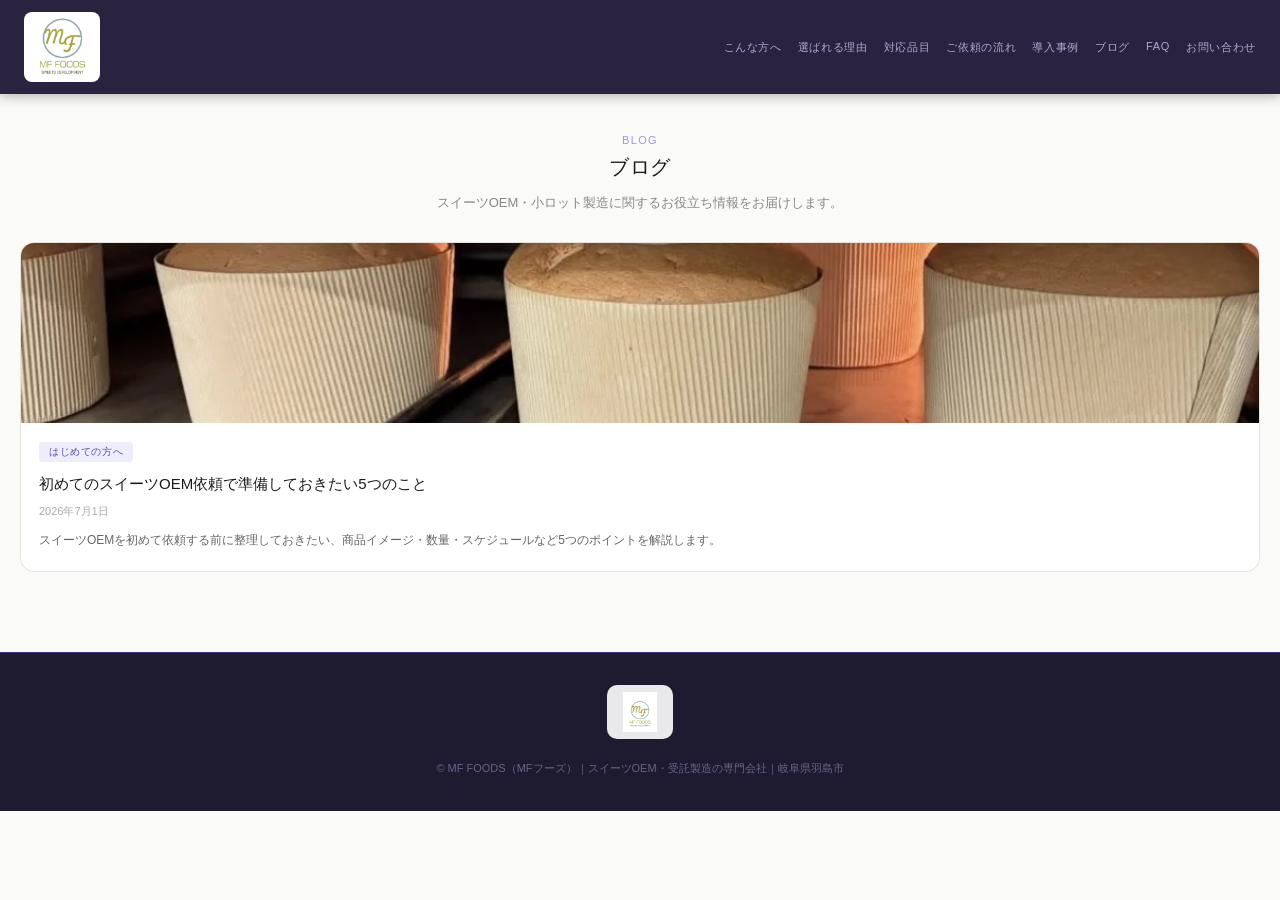
==== blog/index.html @ 2d64c663 "ブログ機能を追加: 一覧ページ・第1記事・ナビリンク・sitemap更新" ====
<!DOCTYPE html>
<html lang="ja">
<head>
<meta charset="UTF-8">
<meta name="viewport" content="width=device-width, initial-scale=1">
<!-- Google Analytics 4 -->
<script async src="https://www.googletagmanager.com/gtag/js?id=G-D1Z7CCTZ1D"></script>
<script>
  window.dataLayer = window.dataLayer || [];
  function gtag(){dataLayer.push(arguments);}
  gtag('js', new Date());
  gtag('config', 'G-D1Z7CCTZ1D');
</script>
<title>ブログ｜スイーツOEM・小ロット受託製造のMF FOODS（岐阜・MFフーズ）</title>
<meta name="description" content="スイーツOEM・小ロット受託製造のMF FOODS（MFフーズ）が発信するブログ。はじめての方への準備ガイドや、小ロットOEMに関するお役立ち情報をお届けします。">
<meta name="robots" content="index, follow, max-image-preview:large">
<link rel="canonical" href="https://mffoods.jp/blog/">
<meta property="og:title" content="ブログ｜スイーツOEM・小ロット受託製造のMF FOODS">
<meta property="og:description" content="スイーツOEM・小ロット受託製造のMF FOODS（MFフーズ）が発信するブログ。">
<meta property="og:url" content="https://mffoods.jp/blog/">
<meta property="og:type" content="website">
<meta property="og:site_name" content="MF FOODS（MFフーズ）">
<meta property="og:locale" content="ja_JP">
<meta property="og:image" content="https://mffoods.jp/ogp.jpg">
<meta name="twitter:card" content="summary_large_image">
<link rel="icon" href="../favicon.svg" type="image/svg+xml">
<script type="application/ld+json">
{
  "@context": "https://schema.org",
  "@graph": [
    {
      "@type": "BreadcrumbList",
      "itemListElement": [
        { "@type": "ListItem", "position": 1, "name": "ホーム", "item": "https://mffoods.jp/" },
        { "@type": "ListItem", "position": 2, "name": "ブログ", "item": "https://mffoods.jp/blog/" }
      ]
    }
  ]
}
</script>
<link rel="stylesheet" href="../style.css">
</head>
<body>

<header class="header">
  <div class="header-logo-wrap" style="background:#fff;border-radius:8px;padding:5px 12px;display:inline-flex;align-items:center;">
    <a href="../index.html"><img style="height:60px;width:auto;display:block;" src="../images/logo-header.webp" alt="MF FOODS"></a>
  </div>
  <nav class="header-nav">
    <a href="../index.html#target">こんな方へ</a>
    <a href="../index.html#reasons">選ばれる理由</a>
    <a href="../index.html#items">対応品目</a>
    <a href="../index.html#flow">ご依頼の流れ</a>
    <a href="../index.html#cases">導入事例</a>
    <a href="index.html">ブログ</a>
    <a href="../index.html#faq">FAQ</a>
    <a href="../index.html#contact">お問い合わせ</a>
  </nav>
</header>

<section class="blog-list-section">
  <div class="section-heading"><span>BLOG</span><h2>ブログ</h2><p>スイーツOEM・小ロット製造に関するお役立ち情報をお届けします。</p></div>

  <!-- ブログカード一覧（新しい記事はこの上に追加） -->
  <a class="blog-card" href="first-oem-checklist.html">
    <div class="blog-card-img"><img loading="lazy" decoding="async" src="../images/reason-recipe.webp" alt="初めてのスイーツOEM依頼の準備"></div>
    <div class="blog-card-body">
      <span class="blog-card-cat">はじめての方へ</span>
      <div class="blog-card-title">初めてのスイーツOEM依頼で準備しておきたい5つのこと</div>
      <div class="blog-card-date">2026年7月1日</div>
      <p class="blog-card-excerpt">スイーツOEMを初めて依頼する前に整理しておきたい、商品イメージ・数量・スケジュールなど5つのポイントを解説します。</p>
    </div>
  </a>

</section>

<footer class="footer">
  <div class="footer-logo-wrap"><img class="footer-logo" loading="lazy" decoding="async" src="../images/logo-footer.webp" alt="MF FOODS"></div>
  <p>© MF FOODS（MFフーズ）｜スイーツOEM・受託製造の専門会社｜岐阜県羽島市</p>
</footer>

</body>
</html>
---- style.css ----
*, *::before, *::after { box-sizing: border-box; margin: 0; padding: 0; }
body { font-family: sans-serif; background: #fafaf8; color: #1a1a1a; }

/* ═══════════════════════════════
   ヘッダー
═══════════════════════════════ */
.header {
  background: #2a2340; padding: 12px 24px;
  display: flex; align-items: center; justify-content: space-between;
  position: sticky; top: 0; z-index: 100;
  box-shadow: 0 2px 12px rgba(0,0,0,0.3);
}
.header-logo-wrap { background: #fff; border-radius: 8px; padding: 5px 12px; display: inline-flex; align-items: center; }
.header-logo { height: 40px; width: auto; display: block; }
.header-nav { display: flex; gap: 16px; flex-wrap: wrap; }
.header-nav a { font-size: 11px; color: #b0a8d0; text-decoration: none; letter-spacing: 0.06em; }

/* ═══════════════════════════════
   ① ファーストビュー
═══════════════════════════════ */
.fv { position: relative; overflow: hidden; height: 480px; }
.fv-img { width: 100%; height: 100%; object-fit: cover; object-position: center 30%; display: block; }
.fv-overlay {
  position: absolute; inset: 0;
  background: linear-gradient(to bottom, rgba(20,15,40,0.4) 0%, rgba(20,15,40,0.72) 100%);
  display: flex; flex-direction: column; align-items: center; justify-content: center;
  padding: 32px 24px; text-align: center;
}
.fv-logo-wrap { background: rgba(255,255,255,0.95); border-radius: 12px; padding: 8px 20px; margin-bottom: 18px; display: inline-block; }
.fv-logo { height: 60px; width: auto; display: block; }
.fv-main { font-size: 26px; font-weight: 400; color: #fff; line-height: 1.75; margin-bottom: 14px; }
.fv-kw { display: block; font-size: 13px; font-weight: 500; letter-spacing: 0.1em; color: #b0a8e8; margin-bottom: 14px; }
.fv-main em { font-style: normal; color: #c4befa; }
.fv-sub { font-size: 13px; color: #c8c0e0; line-height: 2; margin-bottom: 24px; }
.fv-cta { display: inline-block; background: rgba(127,119,221,0.9); color: #fff; font-size: 13px; font-weight: 500; padding: 12px 28px; border-radius: 40px; text-decoration: none; letter-spacing: 0.05em; border: 1px solid rgba(184,178,245,0.4); }
.fv-badges { display: flex; justify-content: center; gap: 8px; flex-wrap: wrap; margin-top: 18px; }
.badge { font-size: 11px; color: #b0a8e8; border: 1px solid rgba(127,119,221,0.45); padding: 3px 11px; border-radius: 20px; background: rgba(127,119,221,0.1); }

/* ギャラリー */
.gallery { display: grid; grid-template-columns: repeat(4,1fr); gap: 2px; }
.gallery-item { aspect-ratio: 1/1; overflow: hidden; }
.gallery-item img { width:100%; height:100%; object-fit:cover; display:block; transition: transform 0.4s; }
.gallery-item img:hover { transform: scale(1.06); }

/* ═══════════════════════════════
   ② こんな方へ
═══════════════════════════════ */
.bridge { background:#fff; text-align:center; padding:36px 24px 28px; border-bottom:1px solid #ede9e0; }
.bridge-lead { font-size:14px; color:#666; line-height:2.1; }
.bridge-lead strong { color:#534AB7; font-weight:500; }

.target-section { background:#fafaf8; padding:40px 20px 52px; }
.section-heading { text-align:center; margin-bottom:28px; }
.section-heading span { display:block; font-size:11px; color:#9f97e8; letter-spacing:0.12em; margin-bottom:8px; }
.section-heading h2 { font-size:20px; font-weight:400; letter-spacing:0.04em; }
.section-heading p { font-size:13px; color:#888; margin-top:10px; line-height:1.8; }

.target-card { background:#fff; border:1px solid #e4e2da; border-radius:14px; overflow:hidden; margin-bottom:20px; }
.target-card-img { width:100%; height:200px; overflow:hidden; }
.target-card-img img { width:100%; height:100%; object-fit:cover; display:block; }
.target-card-body { padding:20px; }
.target-card-title { font-size:15px; font-weight:500; margin-bottom:4px; }
.target-card-sub { font-size:11px; color:#aaa; margin-bottom:14px; padding-bottom:14px; border-bottom:1px solid #f0ede5; }
.pain-list { list-style:none; margin-bottom:16px; }
.pain-list li { font-size:13px; color:#555; line-height:1.8; padding:7px 0 7px 20px; position:relative; border-bottom:1px dashed #f0ede5; }
.pain-list li:last-child { border-bottom:none; }
.pain-list li::before { content:"→"; position:absolute; left:0; color:#C04828; font-weight:500; }
.appeal-box { background:#EEEDFE; border-radius:8px; padding:14px 16px; font-size:13px; color:#3C3489; line-height:1.85; }
.appeal-box strong { font-weight:500; }

/* ═══════════════════════════════
   ③ 選ばれる理由
═══════════════════════════════ */
.reasons-section { padding: 52px 20px 60px; background: #fff; }
.reason-card { background: #fafaf8; border: 1px solid #e4e2da; border-radius: 16px; overflow: hidden; margin-bottom: 20px; }
.reason-inner { display: flex; align-items: stretch; }
.reason-img { width: 120px; flex-shrink: 0; overflow: hidden; }
.reason-img img { width: 100%; height: 100%; object-fit: cover; display: block; }
.reason-body { padding: 18px 16px; flex: 1; }
.reason-num { font-size: 10px; color: #9f97e8; letter-spacing: 0.12em; margin-bottom: 6px; }
.reason-title { font-size: 15px; font-weight: 500; color: #1a1a1a; line-height: 1.55; margin-bottom: 8px; }
.reason-desc { font-size: 12px; color: #666; line-height: 1.85; }
.reason-note { display: inline-block; margin-top: 8px; font-size: 11px; color: #9f97e8; background: #EEEDFE; padding: 3px 10px; border-radius: 4px; }
.reasons-footer { margin-top: 32px; background: #2a2340; border-radius: 14px; padding: 24px 20px; text-align: center; }
.reasons-footer p { font-size: 14px; color: #c8c0e0; line-height: 2; }
.reasons-footer strong { color: #fff; font-weight: 500; }

/* ═══════════════════════════════
   ④ 対応品目
═══════════════════════════════ */
.items-section { padding: 52px 0 60px; background: #fafaf8; }
.grid { display: grid; grid-template-columns: repeat(3, 1fr); gap: 3px; }
.grid-item { position: relative; overflow: hidden; aspect-ratio: 1/1; }
.grid-item.wide { grid-column: span 2; aspect-ratio: 2/1; }
.grid-item img { width: 100%; height: 100%; object-fit: cover; display: block; transition: transform 0.5s; }
.grid-item:hover img { transform: scale(1.06); }
.grid-label { position: absolute; bottom: 0; left: 0; right: 0; background: linear-gradient(to top, rgba(20,15,40,0.78) 0%, transparent 100%); padding: 22px 12px 10px; }
.grid-label-tag { display: inline-block; font-size: 10px; color: #fff; background: rgba(127,119,221,0.75); padding: 2px 8px; border-radius: 3px; letter-spacing: 0.06em; margin-bottom: 4px; }
.grid-label-name { font-size: 12px; color: #f0eeff; display: block; }
.grid-item.ph { background: #f0eeff; display: flex; align-items: center; justify-content: center; }
.ph-inner { display: flex; flex-direction: column; align-items: center; gap: 4px; padding: 12px; }
.ph-icon { font-size: 32px; margin-bottom: 4px; }
.ph-name { font-size: 11px; color: #7F77DD; text-align: center; line-height: 1.5; }
.ph-badge { position: absolute; top: 8px; right: 8px; font-size: 9px; color: #9f97e8; background: rgba(255,255,255,0.85); padding: 2px 7px; border-radius: 3px; }
.items-note { margin: 24px 20px 0; background: #fff; border: 1px solid #e4e2da; border-radius: 12px; padding: 16px 18px; font-size: 12px; color: #888; line-height: 1.9; text-align: center; }
.items-note strong { color: #534AB7; font-weight: 500; }

/* ═══════════════════════════════
   ⑤ ご依頼の流れ
═══════════════════════════════ */
.flow-section { padding: 52px 20px 60px; background: #fff; }
.steps { position: relative; }
.steps::before { content: ""; position: absolute; left: 19px; top: 20px; bottom: 20px; width: 2px; background: linear-gradient(to bottom, #7F77DD 0%, #c5bef0 100%); border-radius: 1px; }
.step { display: flex; gap: 20px; margin-bottom: 6px; position: relative; }
.step-badge { width: 40px; flex-shrink: 0; display: flex; flex-direction: column; align-items: center; padding-top: 2px; z-index: 1; }
.step-num { width: 40px; height: 40px; background: #2a2340; border: 2px solid #7F77DD; border-radius: 50%; display: flex; flex-direction: column; align-items: center; justify-content: center; }
.step-num span { font-size: 7px; color: #9f97e8; letter-spacing: 0.06em; line-height: 1; }
.step-num strong { font-size: 13px; color: #fff; font-weight: 600; line-height: 1.2; }
.step-card { flex: 1; background: #fafaf8; border: 1px solid #e4e2da; border-radius: 12px; overflow: hidden; margin-bottom: 16px; }
.step-card-img { width: 100%; height: 150px; overflow: hidden; }
.step-card-img img { width: 100%; height: 100%; object-fit: cover; display: block; }
.step-card-bar { width: 100%; height: 6px; }
.bar-02 { background: linear-gradient(90deg, #534AB7, #7F77DD); }
.bar-04 { background: linear-gradient(90deg, #7F77DD, #b8b2f5); }
.bar-05 { background: linear-gradient(90deg, #2a2340, #534AB7); }
.step-body { padding: 14px 16px 16px; }
.step-label { font-size: 10px; color: #9f97e8; letter-spacing: 0.1em; margin-bottom: 5px; }
.step-title { font-size: 16px; font-weight: 500; color: #1a1a1a; margin-bottom: 8px; }
.step-desc { font-size: 12px; color: #666; line-height: 1.85; }
.step-tag { display: inline-block; margin-top: 10px; font-size: 10px; color: #534AB7; background: #EEEDFE; padding: 3px 10px; border-radius: 4px; }
.step-arrow { color: #9f97e8; font-size: 14px; text-align: center; margin: 0 0 6px 20px; }
.flow-footer { margin-top: 28px; background: #2a2340; border-radius: 14px; padding: 24px 20px; text-align: center; }
.flow-footer p { font-size: 13px; color: #c8c0e0; line-height: 2; margin-bottom: 16px; }
.flow-footer strong { color: #fff; font-weight: 500; }
.flow-footer a { display: inline-block; background: #7F77DD; color: #fff; font-size: 13px; font-weight: 500; padding: 11px 28px; border-radius: 40px; text-decoration: none; }
.photo-note { font-size: 10px; color: #ccc; text-align: right; padding: 4px 8px; background: rgba(0,0,0,0.04); }

/* ═══════════════════════════════
   ⑥ 導入事例
═══════════════════════════════ */
.cases-section { padding: 52px 20px 60px; background: #fafaf8; }
.case-card { border: 1px solid #e4e2da; border-radius: 16px; overflow: hidden; margin-bottom: 24px; background: #fff; }
.case-img { width: 100%; height: 200px; overflow: hidden; position: relative; }
.case-img img { width: 100%; height: 100%; object-fit: cover; display: block; transition: transform 0.5s; }
.case-card:hover .case-img img { transform: scale(1.04); }
.case-img-tag { position: absolute; top: 12px; left: 12px; background: #2a2340; color: #b8b2f5; font-size: 10px; padding: 4px 12px; border-radius: 20px; letter-spacing: 0.08em; }
.case-body { padding: 18px 18px 20px; }
.case-num { font-size: 10px; color: #9f97e8; letter-spacing: 0.1em; margin-bottom: 6px; }
.case-title { font-size: 16px; font-weight: 500; color: #1a1a1a; line-height: 1.5; margin-bottom: 12px; }
.case-meta { display: grid; grid-template-columns: 1fr 1fr; gap: 8px; margin-bottom: 14px; }
.case-meta-item { background: #fafaf8; border: 1px solid #ede9e0; border-radius: 8px; padding: 10px 12px; }
.case-meta-label { font-size: 9px; color: #aaa; letter-spacing: 0.08em; margin-bottom: 4px; }
.case-meta-value { font-size: 13px; color: #1a1a1a; font-weight: 500; }
.case-point { background: #EEEDFE; border-radius: 8px; padding: 12px 14px; font-size: 12px; color: #3C3489; line-height: 1.8; }
.case-point strong { font-weight: 500; }

/* ═══════════════════════════════
   ⑦ FAQ
═══════════════════════════════ */
.faq-section { padding: 52px 20px 60px; background: #fff; }
.faq-category { font-size: 11px; font-weight: 500; color: #9f97e8; letter-spacing: 0.1em; margin: 28px 0 10px; padding-left: 10px; border-left: 2px solid #7F77DD; }
.faq-category:first-of-type { margin-top: 0; }
.faq-item { background: #fafaf8; border: 1px solid #e4e2da; border-radius: 12px; margin-bottom: 8px; overflow: hidden; }
.faq-q { display: flex; align-items: flex-start; gap: 12px; padding: 16px; cursor: pointer; user-select: none; }
.faq-q-badge { width: 24px; height: 24px; background: #EEEDFE; color: #534AB7; font-size: 13px; font-weight: 600; border-radius: 6px; display: flex; align-items: center; justify-content: center; flex-shrink: 0; margin-top: 1px; }
.faq-q-text { flex: 1; font-size: 14px; font-weight: 500; color: #1a1a1a; line-height: 1.6; }
.faq-toggle { font-size: 18px; color: #9f97e8; transition: transform 0.25s; flex-shrink: 0; margin-top: 2px; }
.faq-item.open .faq-toggle { transform: rotate(45deg); }
.faq-a { display: none; padding: 14px 16px 16px 52px; font-size: 13px; color: #555; line-height: 1.9; border-top: 1px dashed #f0ede5; }
.faq-item.open .faq-a { display: block; }
.faq-a strong { color: #534AB7; font-weight: 500; }

/* ═══════════════════════════════
   ⑧ お問い合わせ
═══════════════════════════════ */
.contact-section { padding: 52px 20px 64px; background: #2a2340; }
.contact-section .section-heading h2 { color: #fff; }
.contact-section .section-heading p { color: #b0a8d0; }
.contact-email-wrap { background: rgba(255,255,255,0.06); border: 1px solid rgba(127,119,221,0.35); border-radius: 14px; padding: 20px 18px; margin-bottom: 20px; text-align: center; }
.contact-email-label { font-size: 11px; color: #9f97e8; letter-spacing: 0.1em; margin-bottom: 8px; }
.contact-email-addr { font-size: 15px; color: #fff; font-weight: 500; letter-spacing: 0.04em; margin-bottom: 12px; word-break: break-all; }
.contact-email-btn { display: inline-block; background: #7F77DD; color: #fff; font-size: 13px; font-weight: 500; padding: 11px 28px; border-radius: 40px; text-decoration: none; }
.contact-form-wrap { background: #fff; border-radius: 16px; padding: 24px 20px; }
.form-title { font-size: 15px; font-weight: 500; color: #1a1a1a; margin-bottom: 20px; text-align: center; }
.form-group { margin-bottom: 16px; }
.form-label { display: block; font-size: 12px; color: #555; margin-bottom: 6px; font-weight: 500; }
.form-label span { font-size: 10px; color: #fff; background: #C04828; padding: 1px 6px; border-radius: 3px; margin-left: 6px; vertical-align: middle; }
.form-label span.any { background: #aaa; }
.form-input, .form-select, .form-textarea { width: 100%; padding: 12px 14px; border: 1px solid #e0ddd5; border-radius: 8px; font-size: 14px; color: #1a1a1a; background: #fafaf8; appearance: none; outline: none; transition: border-color 0.2s; }
.form-input:focus, .form-select:focus, .form-textarea:focus { border-color: #7F77DD; background: #fff; }
.form-textarea { height: 120px; resize: vertical; line-height: 1.7; }
.form-note { font-size: 11px; color: #aaa; margin-top: 6px; line-height: 1.7; }
.radio-group { display: flex; gap: 10px; flex-wrap: wrap; margin-top: 4px; }
.radio-label { display: flex; align-items: center; gap: 7px; background: #fafaf8; border: 1px solid #e0ddd5; border-radius: 8px; padding: 10px 16px; font-size: 13px; color: #444; cursor: pointer; transition: border-color 0.2s; flex: 1; min-width: 120px; }
.radio-label input { accent-color: #7F77DD; }
.form-submit { width: 100%; background: #534AB7; color: #fff; font-size: 15px; font-weight: 500; padding: 15px; border: none; border-radius: 40px; margin-top: 8px; cursor: pointer; letter-spacing: 0.06em; transition: background 0.2s; }
.form-submit:hover { background: #7F77DD; }
.contact-hours { margin-top: 20px; text-align: center; font-size: 12px; color: #7F77DD; line-height: 1.9; }
.contact-hours strong { color: #b8b2f5; display: block; margin-bottom: 2px; }
.contact-thanks { display:none; background:#fff; border-radius:16px; padding:48px 24px; text-align:center; }
.contact-thanks.show { display:block; }
.contact-thanks-icon { width:64px; height:64px; background:#EEEDFE; border-radius:50%; display:inline-flex; align-items:center; justify-content:center; margin-bottom:20px; font-size:28px; color:#534AB7; line-height:1; }
.contact-thanks-title { font-size:20px; font-weight:500; color:#2a2340; margin-bottom:16px; line-height:1.6; }
.contact-thanks-msg { font-size:14px; color:#555; line-height:2; margin-bottom:24px; }
.contact-thanks-back { display:inline-block; background:#7F77DD; color:#fff; font-size:13px; font-weight:500; padding:11px 28px; border-radius:40px; text-decoration:none; border:none; cursor:pointer; }
.form-submit:disabled { opacity:0.6; cursor:not-allowed; }

/* ═══════════════════════════════
   工房バナー・共通
═══════════════════════════════ */
.factory-banner { position: relative; height: 200px; overflow: hidden; }
.factory-banner img { width: 100%; height: 100%; object-fit: cover; object-position: center 40%; display: block; }
.factory-overlay { position: absolute; inset: 0; background: rgba(20,15,40,0.58); display: flex; flex-direction: column; align-items: center; justify-content: center; text-align: center; padding: 24px; }
.factory-overlay strong { font-size: 18px; color: #fff; font-weight: 400; letter-spacing: 0.1em; margin-bottom: 10px; display: block; }
.factory-overlay p { font-size: 13px; color: #c8c0e0; line-height: 2; }
.section-cta { margin: 16px 20px 0; background: #2a2340; border-radius: 12px; padding: 22px 20px; text-align: center; }
.section-cta p { font-size: 13px; color: #c8c0e0; line-height: 1.9; margin-bottom: 14px; }
.section-cta a { display: inline-block; background: #7F77DD; color: #fff; font-size: 13px; font-weight: 500; padding: 11px 28px; border-radius: 40px; text-decoration: none; }

/* フッター */
.footer { background: #1e1a30; text-align: center; padding: 32px 24px; border-top: 1px solid #3d3580; }
.footer-logo-wrap { background: rgba(255,255,255,0.9); border-radius: 10px; padding: 7px 16px; display: inline-block; margin-bottom: 16px; }
.footer-logo { height: 40px; width: auto; display: block; }
.footer p { font-size: 11px; color: #6b6388; line-height: 1.8; }

/* ═══════════════════════════════
   ブログ一覧
═══════════════════════════════ */
.blog-list-section { padding: 40px 20px 60px; background: #fafaf8; }
.blog-card { background: #fff; border: 1px solid #e4e2da; border-radius: 14px; overflow: hidden; margin-bottom: 20px; text-decoration: none; display: block; }
.blog-card-img { width: 100%; height: 180px; overflow: hidden; }
.blog-card-img img { width: 100%; height: 100%; object-fit: cover; display: block; }
.blog-card-body { padding: 18px 18px 20px; }
.blog-card-cat { display: inline-block; font-size: 10px; color: #534AB7; background: #EEEDFE; padding: 3px 10px; border-radius: 4px; letter-spacing: 0.06em; margin-bottom: 10px; }
.blog-card-title { font-size: 15px; font-weight: 500; color: #1a1a1a; line-height: 1.55; margin-bottom: 8px; }
.blog-card-date { font-size: 11px; color: #aaa; margin-bottom: 10px; }
.blog-card-excerpt { font-size: 12px; color: #666; line-height: 1.85; }

/* ═══════════════════════════════
   ブログ記事
═══════════════════════════════ */
.article-section { padding: 40px 20px 60px; background: #fff; }
.article-wrap { max-width: 640px; margin: 0 auto; }
.breadcrumb { font-size: 11px; color: #9f97e8; margin-bottom: 20px; }
.breadcrumb a { color: #9f97e8; text-decoration: none; }
.article-cat { display: inline-block; font-size: 10px; color: #534AB7; background: #EEEDFE; padding: 3px 10px; border-radius: 4px; letter-spacing: 0.06em; margin-bottom: 12px; }
.article-title { font-size: 21px; font-weight: 400; color: #1a1a1a; line-height: 1.55; margin-bottom: 10px; }
.article-date { font-size: 11px; color: #aaa; margin-bottom: 24px; }
.article-hero { width: 100%; border-radius: 14px; overflow: hidden; margin-bottom: 28px; }
.article-hero img { width: 100%; height: auto; display: block; }
.article-body h2 { font-size: 16px; font-weight: 500; color: #2a2340; margin: 28px 0 12px; padding-left: 12px; border-left: 3px solid #7F77DD; }
.article-body p { font-size: 13px; color: #555; line-height: 2; margin-bottom: 8px; }
.article-body ul, .article-body ol { font-size: 13px; color: #555; line-height: 2.2; padding-left: 20px; margin: 8px 0 16px; }
.article-body li strong { color: #2a2340; }
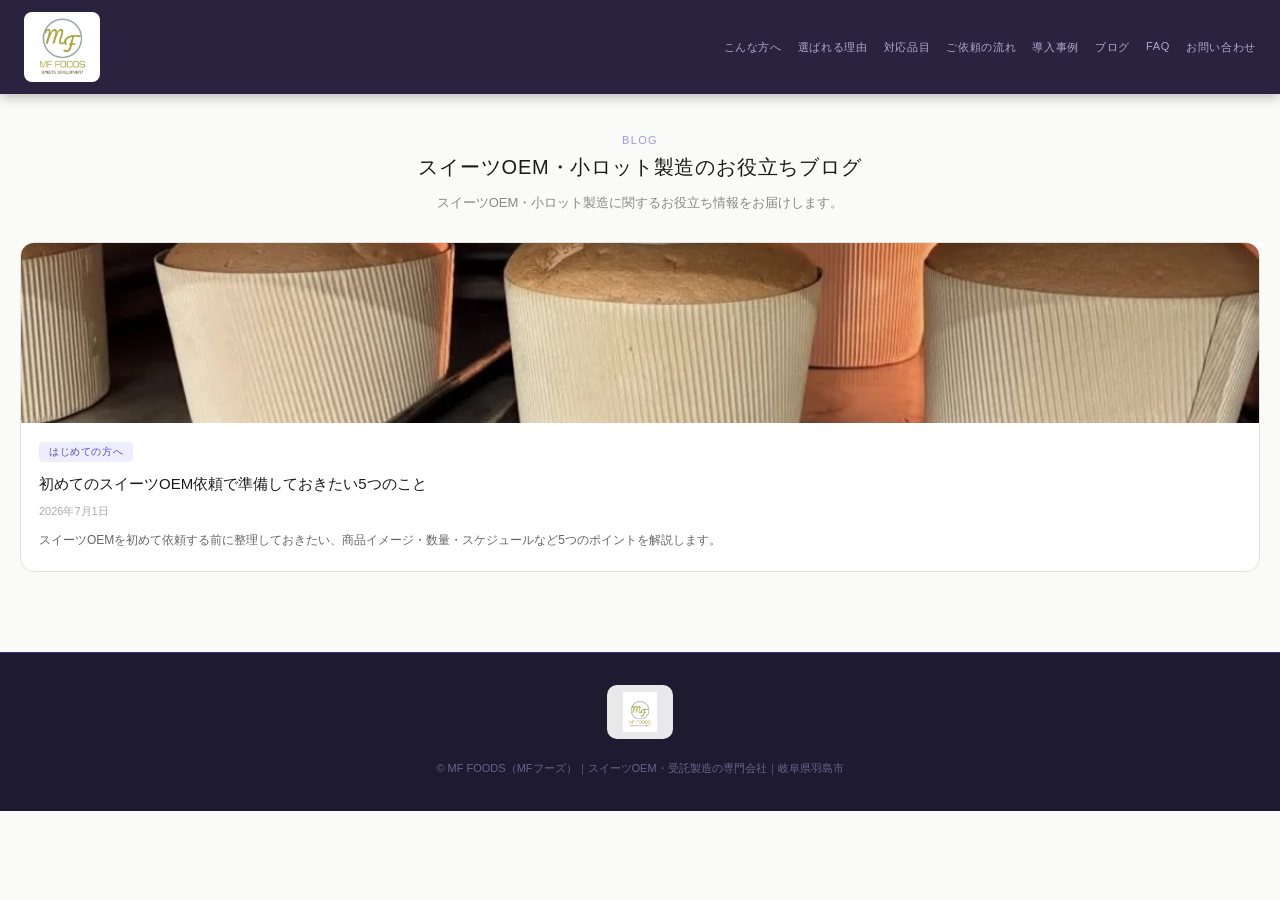
==== commit 04ba7ae1: "SEO: ブログh1追加・Twitterカード補完・sitemap lastmod更新 - blog/index.html: h1見出しを追加（h2から変更）、twitter:title/descri" ====
--- a/blog/index.html
+++ b/blog/index.html
@@ -23,6 +23,9 @@
 <meta property="og:locale" content="ja_JP">
 <meta property="og:image" content="https://mffoods.jp/ogp.jpg">
 <meta name="twitter:card" content="summary_large_image">
+<meta name="twitter:title" content="ブログ｜スイーツOEM・小ロット受託製造のMF FOODS">
+<meta name="twitter:description" content="スイーツOEM・小ロット受託製造のMF FOODS（MFフーズ）が発信するブログ。">
+<meta name="twitter:image" content="https://mffoods.jp/ogp.jpg">
 <link rel="icon" href="../favicon.svg" type="image/svg+xml">
 <script type="application/ld+json">
 {
@@ -59,7 +62,7 @@
 </header>
 
 <section class="blog-list-section">
-  <div class="section-heading"><span>BLOG</span><h2>ブログ</h2><p>スイーツOEM・小ロット製造に関するお役立ち情報をお届けします。</p></div>
+  <div class="section-heading"><span>BLOG</span><h1>スイーツOEM・小ロット製造のお役立ちブログ</h1><p>スイーツOEM・小ロット製造に関するお役立ち情報をお届けします。</p></div>
 
   <!-- ブログカード一覧（新しい記事はこの上に追加） -->
   <a class="blog-card" href="first-oem-checklist.html">
--- a/style.css
+++ b/style.css
@@ -52,7 +52,7 @@
 .target-section { background:#fafaf8; padding:40px 20px 52px; }
 .section-heading { text-align:center; margin-bottom:28px; }
 .section-heading span { display:block; font-size:11px; color:#9f97e8; letter-spacing:0.12em; margin-bottom:8px; }
-.section-heading h2 { font-size:20px; font-weight:400; letter-spacing:0.04em; }
+.section-heading h1, .section-heading h2 { font-size:20px; font-weight:400; letter-spacing:0.04em; }
 .section-heading p { font-size:13px; color:#888; margin-top:10px; line-height:1.8; }
 
 .target-card { background:#fff; border:1px solid #e4e2da; border-radius:14px; overflow:hidden; margin-bottom:20px; }
@@ -222,6 +222,7 @@
 .footer-logo-wrap { background: rgba(255,255,255,0.9); border-radius: 10px; padding: 7px 16px; display: inline-block; margin-bottom: 16px; }
 .footer-logo { height: 40px; width: auto; display: block; }
 .footer p { font-size: 11px; color: #6b6388; line-height: 1.8; }
+.footer-links a { color: #a89ee0; text-decoration: underline; }
 
 /* ═══════════════════════════════
    ブログ一覧
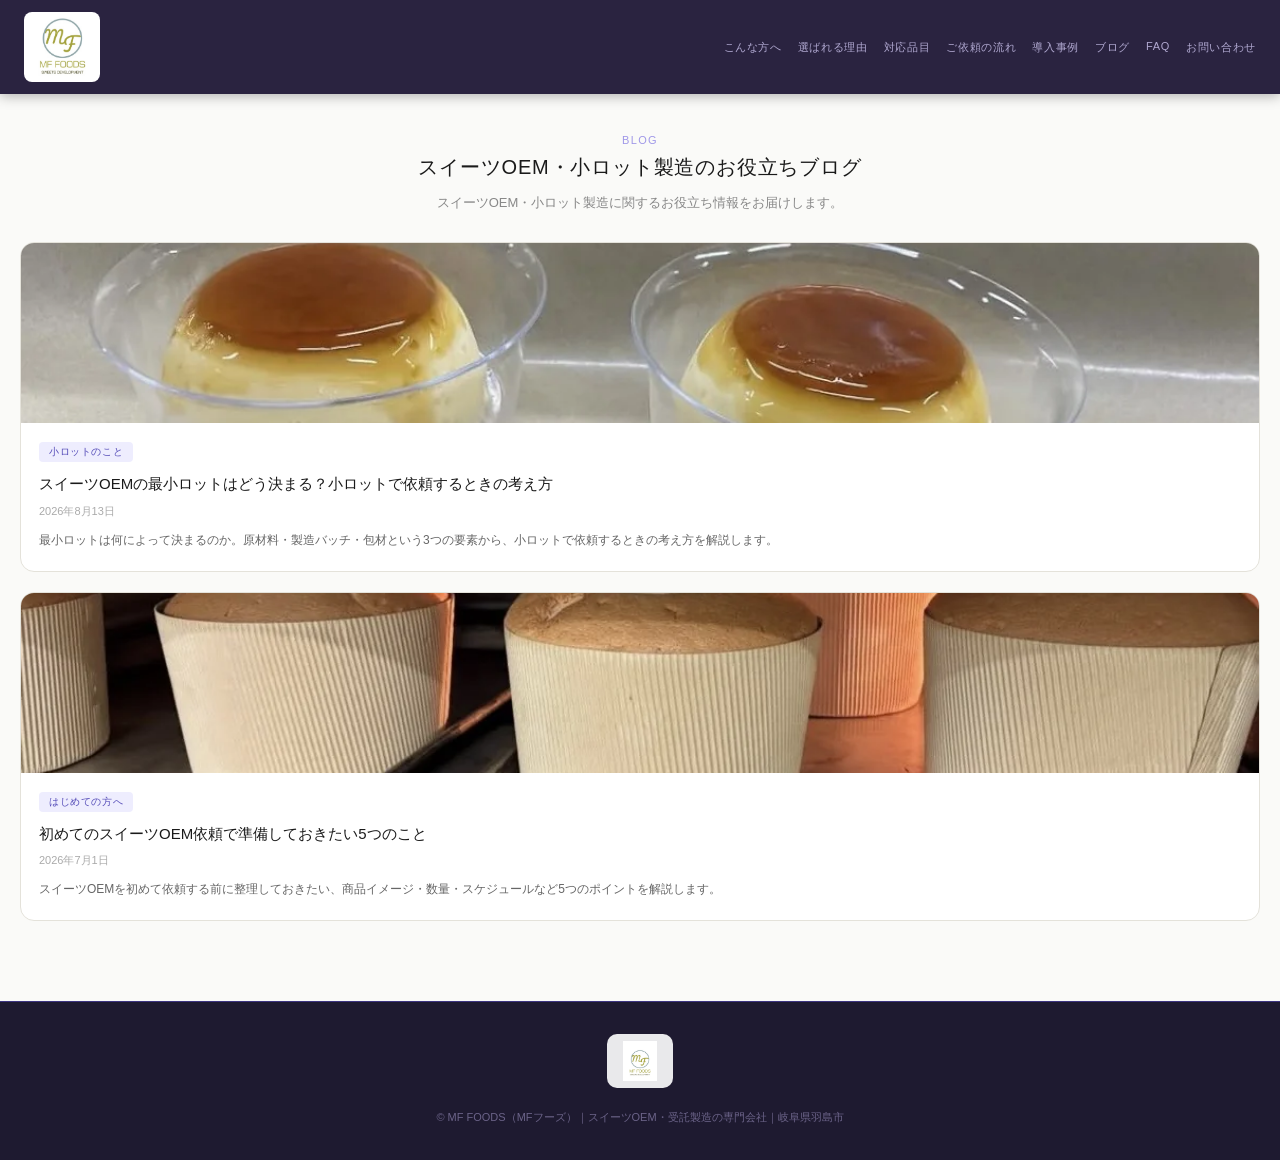
==== commit b8ebff74: "ブログ記事追加: スイーツOEMの最小ロットはどう決まる？ 「スイーツOEM 小ロット」の検索意図（情報収集）に合う解説記事の型で 新規記事を追加。トップページが営業ページの型であるため当該クエリで " ====
--- a/blog/index.html
+++ b/blog/index.html
@@ -65,6 +65,16 @@
   <div class="section-heading"><span>BLOG</span><h1>スイーツOEM・小ロット製造のお役立ちブログ</h1><p>スイーツOEM・小ロット製造に関するお役立ち情報をお届けします。</p></div>
 
   <!-- ブログカード一覧（新しい記事はこの上に追加） -->
+  <a class="blog-card" href="minimum-lot-guide.html">
+    <div class="blog-card-img"><img loading="lazy" decoding="async" src="../images/reason-small-lot.webp" alt="スイーツOEMの小ロット製造"></div>
+    <div class="blog-card-body">
+      <span class="blog-card-cat">小ロットのこと</span>
+      <div class="blog-card-title">スイーツOEMの最小ロットはどう決まる？小ロットで依頼するときの考え方</div>
+      <div class="blog-card-date">2026年8月13日</div>
+      <p class="blog-card-excerpt">最小ロットは何によって決まるのか。原材料・製造バッチ・包材という3つの要素から、小ロットで依頼するときの考え方を解説します。</p>
+    </div>
+  </a>
+
   <a class="blog-card" href="first-oem-checklist.html">
     <div class="blog-card-img"><img loading="lazy" decoding="async" src="../images/reason-recipe.webp" alt="初めてのスイーツOEM依頼の準備"></div>
     <div class="blog-card-body">
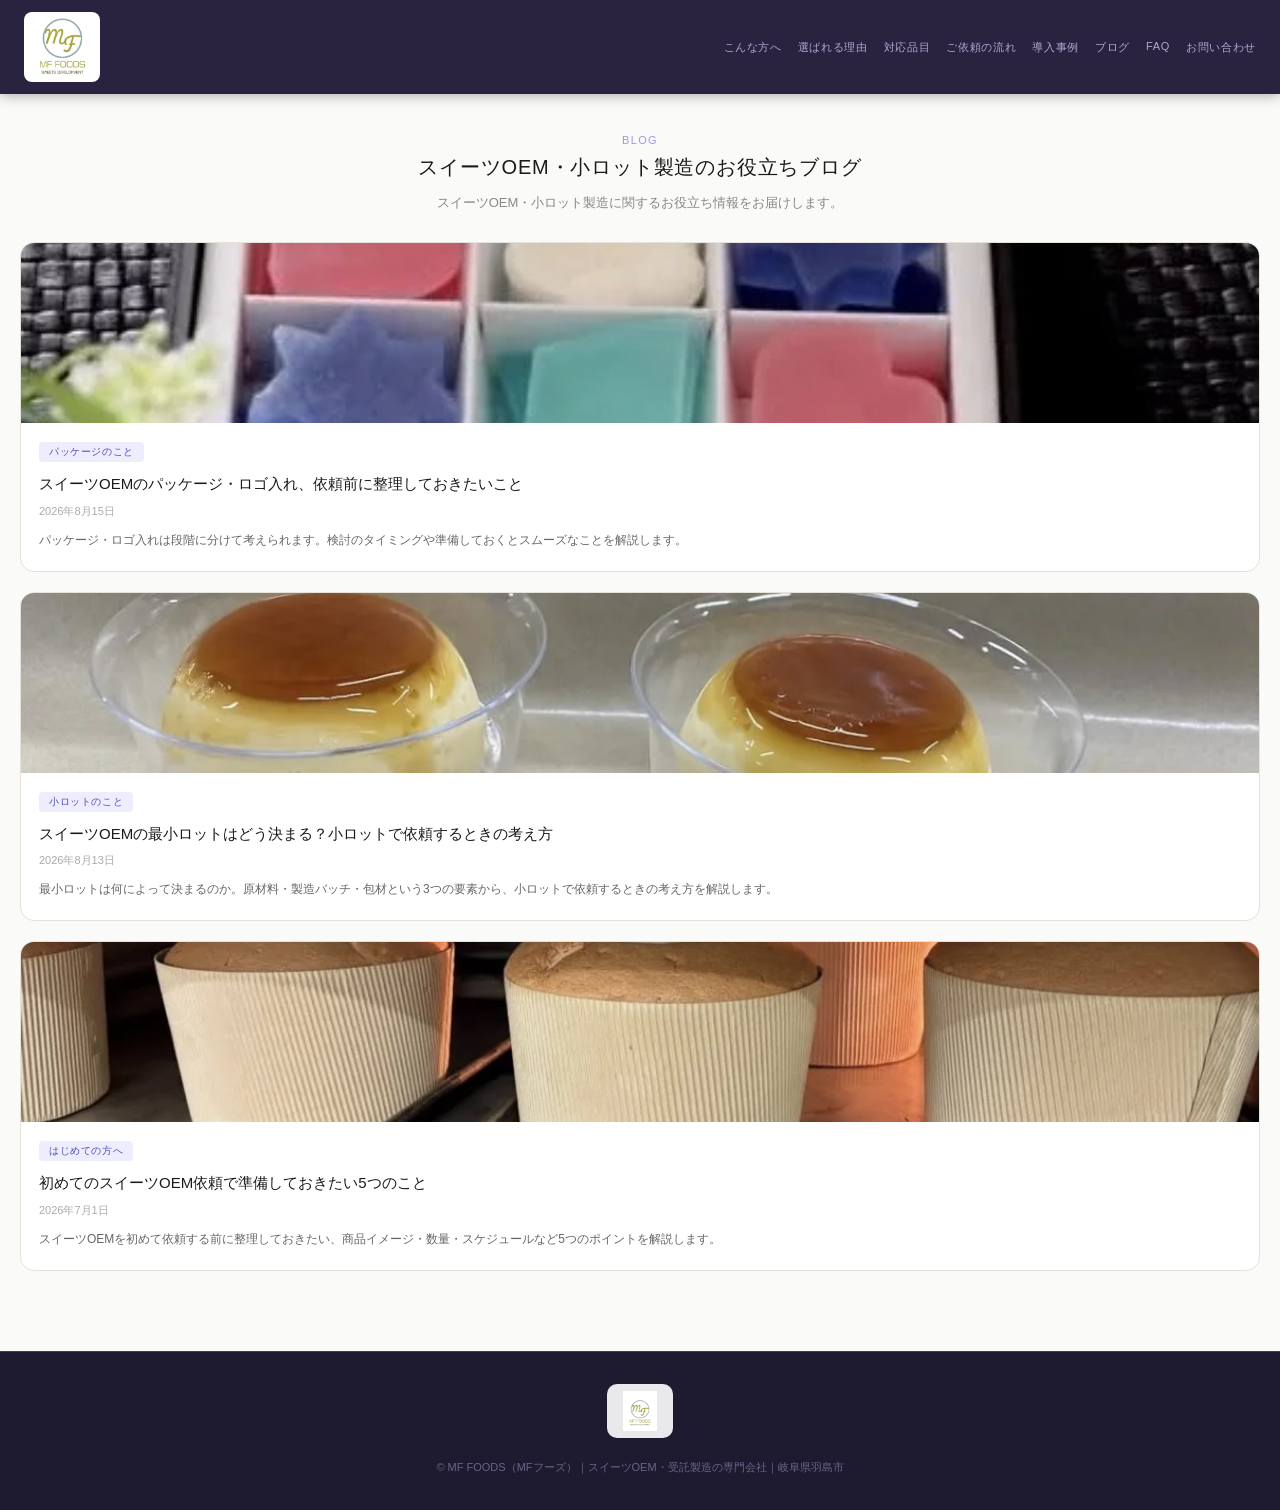
==== commit b0556e96: "ブログ記事追加: スイーツOEMのパッケージ・ロゴ入れ、依頼前に整理しておきたいこと Co-Authored-By: Claude Opus 5 <noreply@anthropic.com>" ====
--- a/blog/index.html
+++ b/blog/index.html
@@ -65,6 +65,16 @@
   <div class="section-heading"><span>BLOG</span><h1>スイーツOEM・小ロット製造のお役立ちブログ</h1><p>スイーツOEM・小ロット製造に関するお役立ち情報をお届けします。</p></div>
 
   <!-- ブログカード一覧（新しい記事はこの上に追加） -->
+  <a class="blog-card" href="package-logo-guide.html">
+    <div class="blog-card-img"><img loading="lazy" decoding="async" src="../images/item-kohakuto.webp" alt="パッケージにこだわったスイーツの一例"></div>
+    <div class="blog-card-body">
+      <span class="blog-card-cat">パッケージのこと</span>
+      <div class="blog-card-title">スイーツOEMのパッケージ・ロゴ入れ、依頼前に整理しておきたいこと</div>
+      <div class="blog-card-date">2026年8月15日</div>
+      <p class="blog-card-excerpt">パッケージ・ロゴ入れは段階に分けて考えられます。検討のタイミングや準備しておくとスムーズなことを解説します。</p>
+    </div>
+  </a>
+
   <a class="blog-card" href="minimum-lot-guide.html">
     <div class="blog-card-img"><img loading="lazy" decoding="async" src="../images/reason-small-lot.webp" alt="スイーツOEMの小ロット製造"></div>
     <div class="blog-card-body">
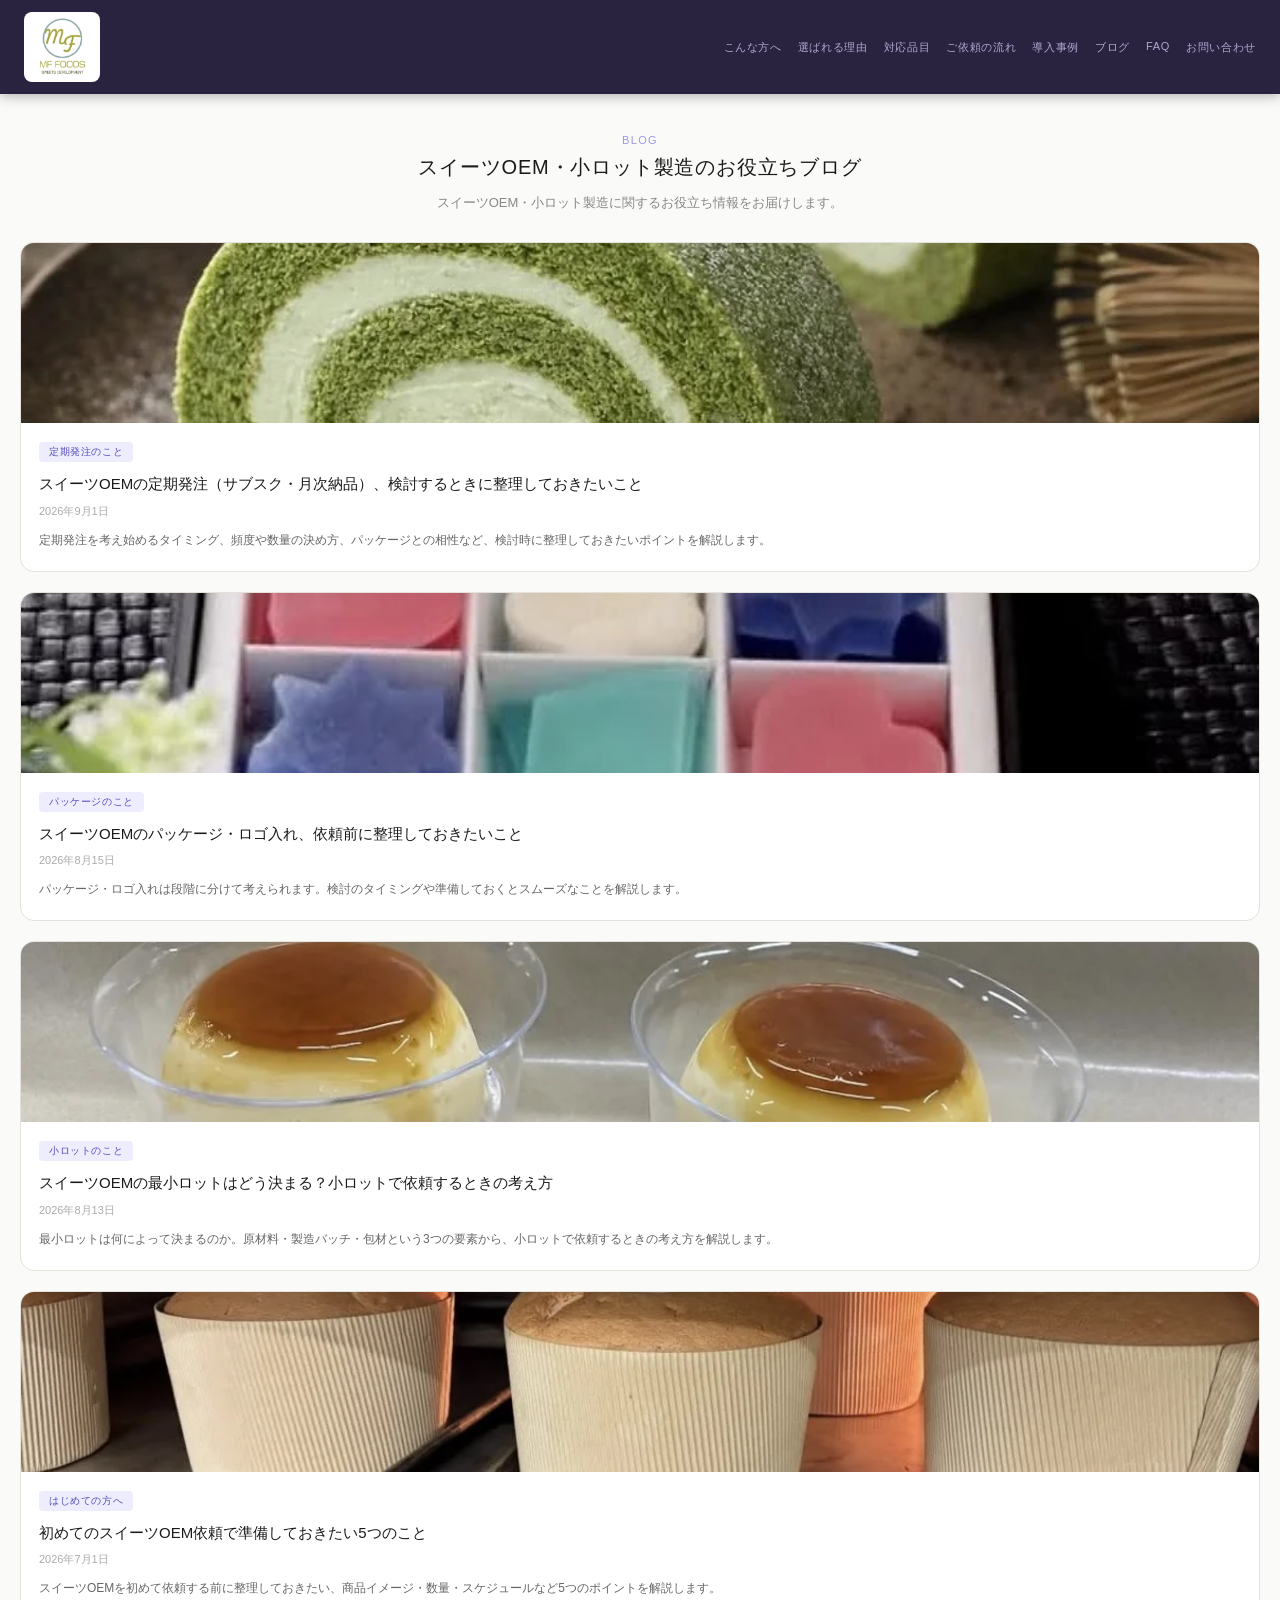
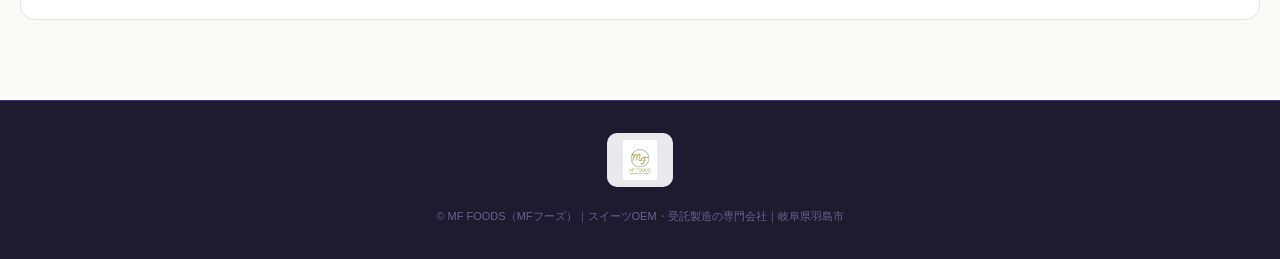
==== commit b501933c: "ブログ記事「定期発注（サブスク・月次納品）」を追加 小ロット・パッケージ・はじめての方向けに続く新テーマとして、定期発注の検討ポイントを解説する記事を追加。  Co-Authored-By: Clau" ====
--- a/blog/index.html
+++ b/blog/index.html
@@ -65,6 +65,16 @@
   <div class="section-heading"><span>BLOG</span><h1>スイーツOEM・小ロット製造のお役立ちブログ</h1><p>スイーツOEM・小ロット製造に関するお役立ち情報をお届けします。</p></div>
 
   <!-- ブログカード一覧（新しい記事はこの上に追加） -->
+  <a class="blog-card" href="subscription-order-guide.html">
+    <div class="blog-card-img"><img loading="lazy" decoding="async" src="../images/target-cafe.webp" alt="定期発注でスイーツを仕入れるカフェのイメージ"></div>
+    <div class="blog-card-body">
+      <span class="blog-card-cat">定期発注のこと</span>
+      <div class="blog-card-title">スイーツOEMの定期発注（サブスク・月次納品）、検討するときに整理しておきたいこと</div>
+      <div class="blog-card-date">2026年9月1日</div>
+      <p class="blog-card-excerpt">定期発注を考え始めるタイミング、頻度や数量の決め方、パッケージとの相性など、検討時に整理しておきたいポイントを解説します。</p>
+    </div>
+  </a>
+
   <a class="blog-card" href="package-logo-guide.html">
     <div class="blog-card-img"><img loading="lazy" decoding="async" src="../images/item-kohakuto.webp" alt="パッケージにこだわったスイーツの一例"></div>
     <div class="blog-card-body">
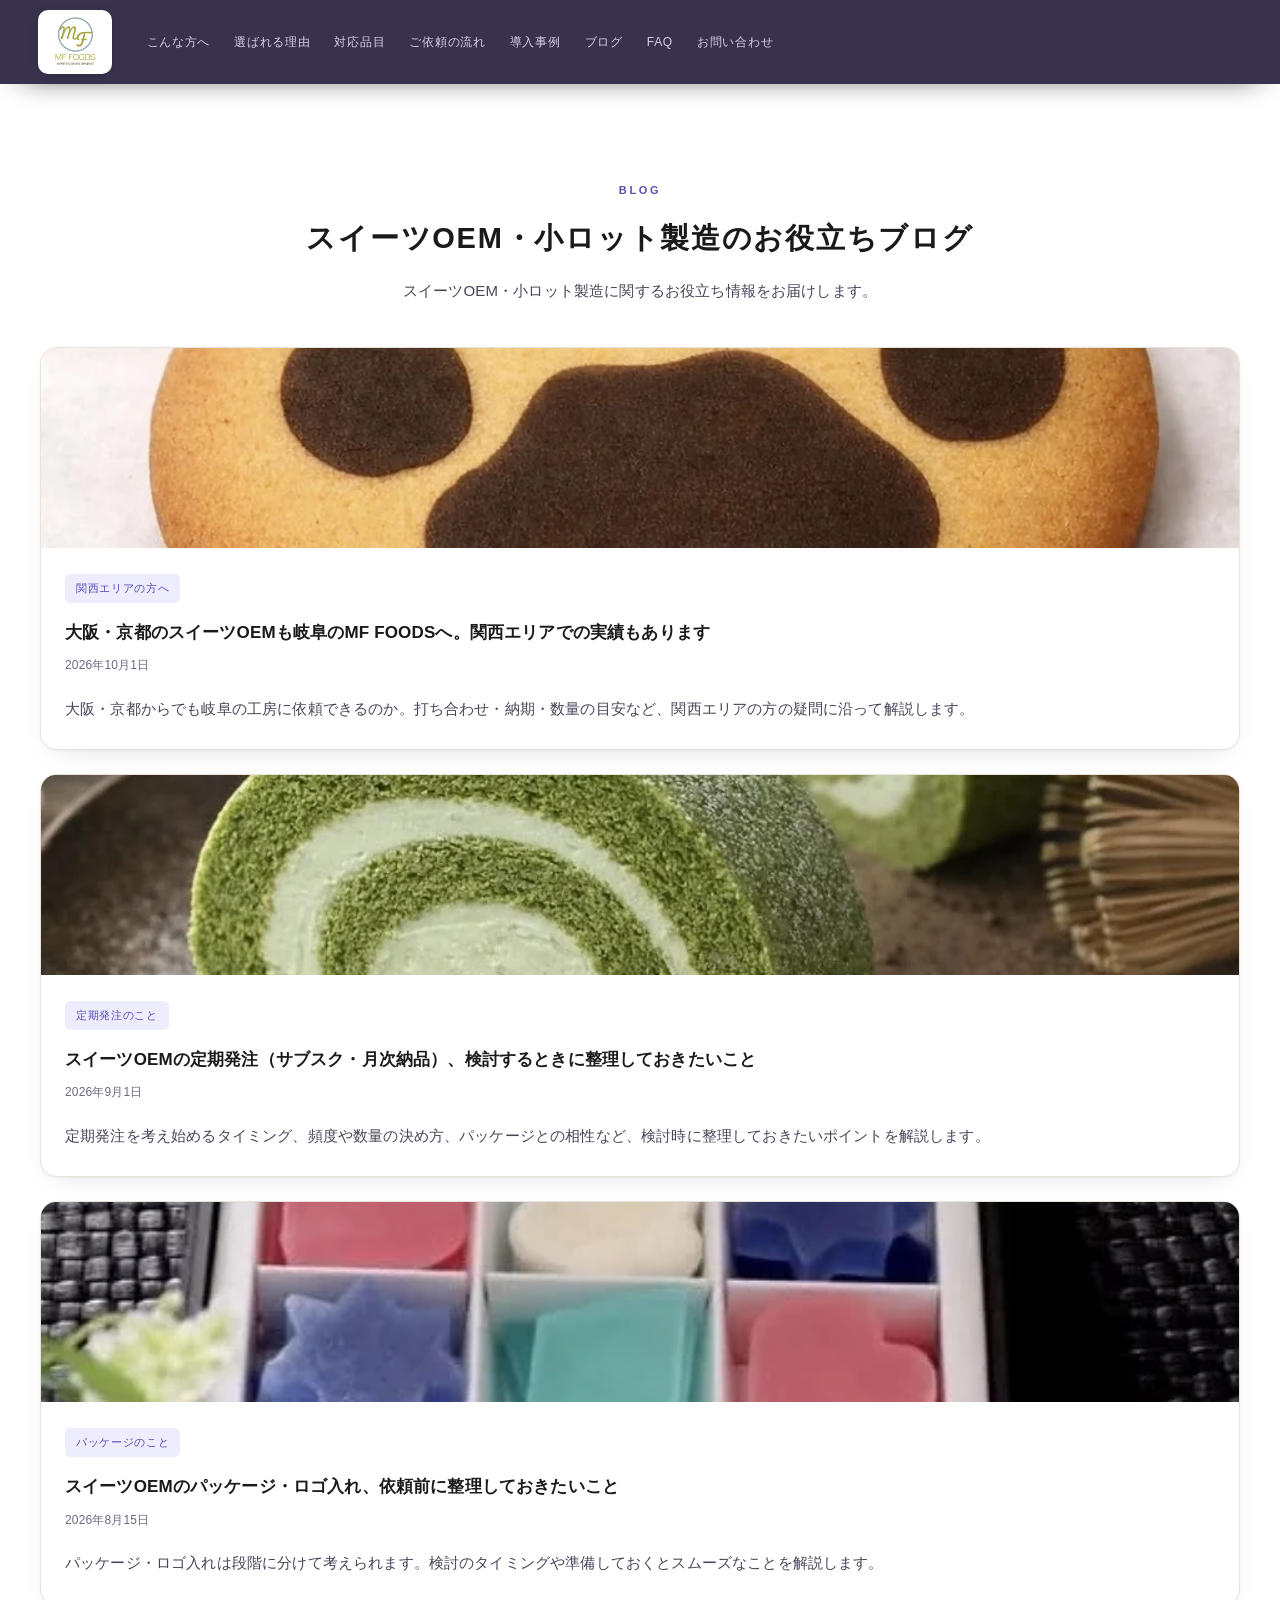
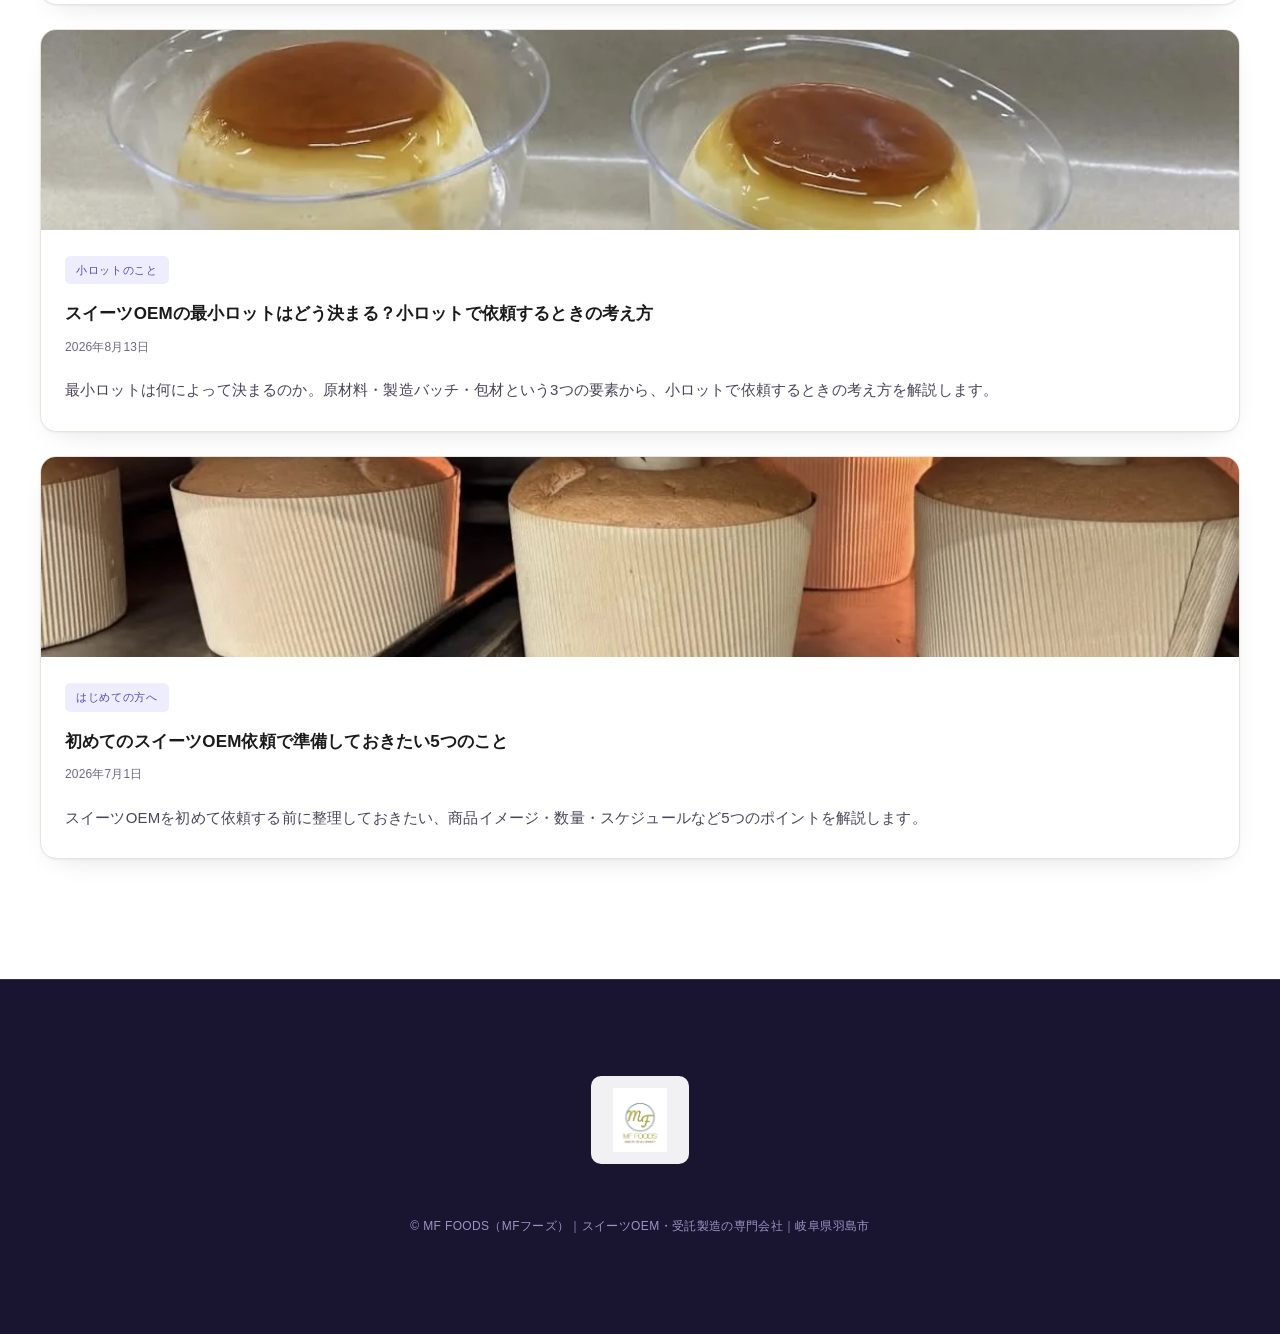
==== commit fe7492fa: "ブログ記事追加：大阪・京都のスイーツOEMも岐阜のMF FOODSへ（関西エリア向け） Co-Authored-By: Claude Sonnet 5.5 <noreply@anthropic.com" ====
--- a/blog/index.html
+++ b/blog/index.html
@@ -65,6 +65,16 @@
   <div class="section-heading"><span>BLOG</span><h1>スイーツOEM・小ロット製造のお役立ちブログ</h1><p>スイーツOEM・小ロット製造に関するお役立ち情報をお届けします。</p></div>
 
   <!-- ブログカード一覧（新しい記事はこの上に追加） -->
+  <a class="blog-card" href="kansai-osaka-kyoto-oem.html">
+    <div class="blog-card-img"><img loading="lazy" decoding="async" src="../images/reason-lineup.webp" alt="MF FOODSで製造するスイーツの一例"></div>
+    <div class="blog-card-body">
+      <span class="blog-card-cat">関西エリアの方へ</span>
+      <div class="blog-card-title">大阪・京都のスイーツOEMも岐阜のMF FOODSへ。関西エリアでの実績もあります</div>
+      <div class="blog-card-date">2026年10月1日</div>
+      <p class="blog-card-excerpt">大阪・京都からでも岐阜の工房に依頼できるのか。打ち合わせ・納期・数量の目安など、関西エリアの方の疑問に沿って解説します。</p>
+    </div>
+  </a>
+
   <a class="blog-card" href="subscription-order-guide.html">
     <div class="blog-card-img"><img loading="lazy" decoding="async" src="../images/target-cafe.webp" alt="定期発注でスイーツを仕入れるカフェのイメージ"></div>
     <div class="blog-card-body">
--- a/style.css
+++ b/style.css
@@ -1,255 +1,1038 @@
-*, *::before, *::after { box-sizing: border-box; margin: 0; padding: 0; }
-body { font-family: sans-serif; background: #fafaf8; color: #1a1a1a; }
+@charset "UTF-8";
+/* ═══════════════════════════════════════════════════════════
+   MF FOODS — _preview.css（視覚刷新プレビュー / SEO非干渉）
+   ・HTMLは一切変更していない。見た目のみをCSSで再設計。
+   ・アニメーションは transform / opacity のみ。
+   ・初期状態は「表示ON」。JSが .rv を付けた要素だけが隠れる。
+   ═══════════════════════════════════════════════════════════ */
+
+:root{
+  /* 書体：和文1（Yu Gothic系）＋ 欧文ラベル用1（Arial系）の2種のみ。Webフォントは読み込まない */
+  --font-ja:"Yu Gothic Medium","游ゴシック Medium","Yu Gothic","游ゴシック体",YuGothic,
+            "Hiragino Kaku Gothic ProN","Hiragino Sans","Noto Sans JP","Meiryo",sans-serif;
+  --font-en:"Helvetica Neue",Arial,"Segoe UI",sans-serif;
+
+  /* 色：既存ブランド資産を踏襲。WCAG AAを満たさない色のみ同系統で濃度調整 */
+  --ink:#1a1a1a;
+  --ink-deep:#2a2340;
+  --ink-deeper:#191430;
+  --brand:#534AB7;
+  --brand-lt:#7F77DD;
+  --brand-pale:#EEEDFE;
+  --label:#5A52B0;
+  --muted:#5F5A6E;
+  --faint:#6E6880;
+  --body:#4A4458;
+  --on-dark:#c8c0e0;
+  --on-dark-sub:#b0a8e8;
+  --bg:#fafaf8;
+  --paper:#fff;
+  --line:#e7e4dc;
+  --line-soft:#f0ede5;
+
+  /* 影：全体で1セットのみ */
+  --sh:0 1px 2px rgba(26,20,50,.04), 0 10px 30px -18px rgba(26,20,50,.22);
+  --sh-up:0 2px 4px rgba(26,20,50,.05), 0 20px 44px -20px rgba(26,20,50,.30);
+
+  /* 角丸：2値のみ */
+  --r:16px;
+  --r-sm:10px;
+
+  /* 余白：8pxグリッド */
+  --s1:8px; --s2:16px; --s3:24px; --s4:40px; --s5:64px; --s6:96px;
+
+  --w:1120px;
+  --w-read:760px;
+
+  --ease:cubic-bezier(.22,.61,.36,1);
+}
+
+*,*::before,*::after{ box-sizing:border-box; margin:0; padding:0; }
+
+html{ scroll-behavior:smooth; scroll-padding-top:92px; overflow-x:hidden; }
+body{
+  font-family:var(--font-ja);
+  background:var(--bg); color:var(--ink);
+  font-size:16px; line-height:1.9;
+  letter-spacing:.01em;
+  -webkit-font-smoothing:antialiased;
+  line-break:strict;
+  overflow-wrap:break-word;
+  overflow-x:hidden;
+}
+img{ max-width:100%; }
+
+/* ── スクロール演出の共通土台 ───────────────────────────
+   .rv は JS が「その時点で画面外にある要素」にだけ付与する。
+   JS無効時・クローラ・画面内の要素は最初から完全に表示される。        */
+/* will-change は意図的に付けない（同時に多数の要素へ付けると
+   合成レイヤーが増えメモリを圧迫するため。transform/opacity は
+   Chromium では自動で合成される）                                */
+.rv{ opacity:0; transform:translate3d(0,16px,0); }
+.rv.rv-in{
+  opacity:1; transform:translate3d(0,0,0);
+  transition:opacity .6s var(--ease), transform .6s var(--ease);
+}
+.px{ will-change:transform; }
+
+@media (prefers-reduced-motion:reduce){
+  html{ scroll-behavior:auto; }
+  .rv,.rv.rv-in{ opacity:1 !important; transform:none !important; transition:none !important; }
+  .px{ transform:none !important; }
+  *,*::before,*::after{ animation-duration:.001ms !important; transition-duration:.001ms !important; }
+}
 
 /* ═══════════════════════════════
    ヘッダー
 ═══════════════════════════════ */
-.header {
-  background: #2a2340; padding: 12px 24px;
-  display: flex; align-items: center; justify-content: space-between;
-  position: sticky; top: 0; z-index: 100;
-  box-shadow: 0 2px 12px rgba(0,0,0,0.3);
-}
-.header-logo-wrap { background: #fff; border-radius: 8px; padding: 5px 12px; display: inline-flex; align-items: center; }
-.header-logo { height: 40px; width: auto; display: block; }
-.header-nav { display: flex; gap: 16px; flex-wrap: wrap; }
-.header-nav a { font-size: 11px; color: #b0a8d0; text-decoration: none; letter-spacing: 0.06em; }
+.header{
+  background:rgba(42,35,64,.93);
+  -webkit-backdrop-filter:saturate(140%) blur(12px);
+  backdrop-filter:saturate(140%) blur(12px);
+  padding:10px clamp(16px,3vw,40px);
+  display:flex; align-items:center; justify-content:space-between; gap:var(--s3);
+  position:sticky; top:0; z-index:100;
+  min-height:72px;
+  box-shadow:0 1px 0 rgba(255,255,255,.06), 0 12px 30px -22px rgba(0,0,0,.95);
+  transition:transform .34s var(--ease);
+}
+/* スクロール進捗インジケータ：transform:scaleX のみ。レイアウトに触れない */
+.header::after{
+  content:""; position:absolute; left:0; right:0; bottom:0; height:2px;
+  background:linear-gradient(90deg,var(--brand-lt),#b8b2f5);
+  transform:scaleX(var(--sp,0)); transform-origin:0 50%;
+}
+.header.is-hidden{ transform:translate3d(0,-100%,0); }
+
+.header-logo-wrap{
+  background:#fff !important; border-radius:var(--r-sm) !important;
+  padding:6px 14px !important; box-shadow:0 2px 10px rgba(0,0,0,.18);
+  flex-shrink:0;
+}
+.header-logo-wrap img{
+  height:52px !important; transition:transform .34s var(--ease); transform-origin:left center;
+}
+.header.is-scrolled .header-logo-wrap img{ transform:scale(.86); }
+
+.header-nav{
+  display:flex; gap:2px; flex-wrap:nowrap;
+  /* flexアイテムの自動最小幅を切らないと、ナビの実幅がページ全体を
+     横に広げてしまう（375pxで横スクロールが発生する原因） */
+  min-width:0; flex:1 1 auto;
+  overflow-x:auto; overflow-y:hidden;
+  scrollbar-width:none; -ms-overflow-style:none;
+  -webkit-overflow-scrolling:touch;
+}
+.header-nav::-webkit-scrollbar{ display:none; }
+.header-nav a{
+  font-size:12px; color:#d6d0ef; text-decoration:none;
+  letter-spacing:.06em; white-space:nowrap;
+  padding:10px 11px; border-radius:8px; line-height:1;
+  transition:color .2s linear, background-color .2s linear;
+}
+.header-nav a:hover{ color:#fff; background:rgba(127,119,221,.3); }
 
 /* ═══════════════════════════════
    ① ファーストビュー
-═══════════════════════════════ */
-.fv { position: relative; overflow: hidden; height: 480px; }
-.fv-img { width: 100%; height: 100%; object-fit: cover; object-position: center 30%; display: block; }
-.fv-overlay {
-  position: absolute; inset: 0;
-  background: linear-gradient(to bottom, rgba(20,15,40,0.4) 0%, rgba(20,15,40,0.72) 100%);
-  display: flex; flex-direction: column; align-items: center; justify-content: center;
-  padding: 32px 24px; text-align: center;
-}
-.fv-logo-wrap { background: rgba(255,255,255,0.95); border-radius: 12px; padding: 8px 20px; margin-bottom: 18px; display: inline-block; }
-.fv-logo { height: 60px; width: auto; display: block; }
-.fv-main { font-size: 26px; font-weight: 400; color: #fff; line-height: 1.75; margin-bottom: 14px; }
-.fv-kw { display: block; font-size: 13px; font-weight: 500; letter-spacing: 0.1em; color: #b0a8e8; margin-bottom: 14px; }
-.fv-main em { font-style: normal; color: #c4befa; }
-.fv-sub { font-size: 13px; color: #c8c0e0; line-height: 2; margin-bottom: 24px; }
-.fv-cta { display: inline-block; background: rgba(127,119,221,0.9); color: #fff; font-size: 13px; font-weight: 500; padding: 12px 28px; border-radius: 40px; text-decoration: none; letter-spacing: 0.05em; border: 1px solid rgba(184,178,245,0.4); }
-.fv-badges { display: flex; justify-content: center; gap: 8px; flex-wrap: wrap; margin-top: 18px; }
-.badge { font-size: 11px; color: #b0a8e8; border: 1px solid rgba(127,119,221,0.45); padding: 3px 11px; border-radius: 20px; background: rgba(127,119,221,0.1); }
-
-/* ギャラリー */
-.gallery { display: grid; grid-template-columns: repeat(4,1fr); gap: 2px; }
-.gallery-item { aspect-ratio: 1/1; overflow: hidden; }
-.gallery-item img { width:100%; height:100%; object-fit:cover; display:block; transition: transform 0.4s; }
-.gallery-item img:hover { transform: scale(1.06); }
+   LCP候補 .fv-img には遅延演出をかけない（初期から完全不透明）
+═══════════════════════════════ */
+.fv{ position:relative; overflow:hidden; height:auto; background:var(--ink-deeper); }
+.fv-img{
+  position:absolute; inset:0;
+  width:100%; height:100%; object-fit:cover; object-position:center 30%; display:block;
+  transform:translate3d(0,0,0) scale(1.14);
+}
+.fv-overlay{
+  position:relative; inset:auto; z-index:1;
+  min-height:600px;
+  background:linear-gradient(to bottom,rgba(20,15,40,.42) 0%,rgba(20,15,40,.60) 45%,rgba(20,15,40,.92) 100%);
+  display:flex; flex-direction:column; align-items:center; justify-content:center;
+  padding:var(--s5) var(--s3); text-align:center;
+}
+.fv-logo-wrap{
+  background:rgba(255,255,255,.96); border-radius:12px; padding:10px 22px;
+  margin-bottom:var(--s3); display:inline-block; box-shadow:0 14px 44px -20px rgba(0,0,0,.95);
+}
+.fv-logo{ height:64px; width:auto; display:block; }
+.fv-main{
+  font-size:clamp(23px,6.2vw,31px); font-weight:700; color:#fff;
+  line-height:1.62; letter-spacing:.05em; margin-bottom:var(--s2); word-break:auto-phrase;
+  text-shadow:0 2px 24px rgba(0,0,0,.4);
+}
+.fv-kw{
+  display:block; font-family:var(--font-ja); font-size:11px; font-weight:400;
+  letter-spacing:.14em; color:#dcd7ff; margin:0 auto var(--s3);
+  padding:6px 15px; border:1px solid rgba(184,178,245,.5); border-radius:999px;
+  width:fit-content; background:rgba(127,119,221,.2); line-height:1.6;
+}
+.fv-main em{ font-style:normal; color:#c4befa; }
+.fv-sub{
+  font-size:14px; color:var(--on-dark); line-height:2.1; margin-bottom:var(--s4);
+  letter-spacing:.02em;
+  text-shadow:0 1px 16px rgba(0,0,0,.45);
+}
+.fv-badges{ display:flex; justify-content:center; gap:var(--s1); flex-wrap:wrap; margin-top:var(--s3); }
+.badge{
+  font-size:11px; color:#e8e5ff;
+  border:1px solid rgba(184,178,245,.42); padding:5px 13px; border-radius:999px;
+  background:rgba(255,255,255,.08); letter-spacing:.06em;
+}
+
+/* ── ボタン：サイト全体で1スタイルに統一 ───────────── */
+.fv-cta,
+.contact-email-btn,
+.flow-footer a,
+.section-cta a,
+#chef a[href="#contact"],
+body > section:last-of-type a[href="#contact"]{
+  display:inline-block !important;
+  background:var(--brand) !important; color:#fff !important;
+  font-family:var(--font-ja) !important;
+  font-size:14px !important; font-weight:700 !important;
+  padding:15px 34px !important; border-radius:999px !important;
+  text-decoration:none !important; letter-spacing:.06em !important;
+  border:1px solid rgba(255,255,255,.14) !important;
+  box-shadow:0 10px 26px -12px rgba(83,74,183,.85);
+  transition:transform .22s var(--ease), background-color .22s linear, box-shadow .22s var(--ease);
+}
+.fv-cta:hover,
+.contact-email-btn:hover,
+.flow-footer a:hover,
+.section-cta a:hover,
+#chef a[href="#contact"]:hover,
+body > section:last-of-type a[href="#contact"]:hover{
+  background:#413a97 !important;
+  transform:translate3d(0,-2px,0);
+  box-shadow:0 16px 34px -12px rgba(83,74,183,.95);
+}
+.fv-cta{ font-size:15px !important; padding:16px 38px !important; }
+
+/* ── ギャラリー：画像がフレーム内をスクロールする（パララックス） ── */
+.gallery{
+  display:grid; grid-template-columns:repeat(4,1fr); gap:2px;
+  background:var(--ink-deep);
+}
+.gallery-item{ aspect-ratio:1/1; overflow:hidden; position:relative; background:var(--ink-deep); }
+.gallery-item img{
+  width:100%; height:100%; object-fit:cover; display:block;
+  transform:translate3d(0,0,0) scale(1.18);
+  transition:transform .7s var(--ease);
+}
+.gallery-item::after{
+  content:""; position:absolute; inset:0;
+  background:linear-gradient(to top,rgba(20,15,40,.28),transparent 55%);
+  pointer-events:none;
+}
+
+/* ═══════════════════════════════
+   セクション見出し・共通土台
+═══════════════════════════════ */
+.section-heading{ text-align:center; margin-bottom:var(--s4); }
+.section-heading span{
+  display:block; font-family:var(--font-en); font-size:11px; color:var(--label);
+  letter-spacing:.24em; margin-bottom:var(--s2); font-weight:700;
+}
+.section-heading h1,.section-heading h2{
+  font-size:clamp(21px,4.4vw,29px); font-weight:700; letter-spacing:.06em;
+  line-height:1.45; color:var(--ink); word-break:auto-phrase;
+}
+.section-heading h2::after{
+  content:""; display:block; width:40px; height:2px; background:var(--brand);
+  margin:var(--s3) auto 0; border-radius:2px;
+}
+.section-heading p{
+  font-size:14px; color:var(--muted); margin-top:var(--s2); line-height:2;
+ 
+}
+.contact-section .section-heading h2{ color:#fff; }
+.contact-section .section-heading span{ color:var(--on-dark-sub); }
+.contact-section .section-heading p{ color:var(--on-dark); }
+.contact-section .section-heading h2::after{ background:var(--brand-lt); }
 
 /* ═══════════════════════════════
    ② こんな方へ
 ═══════════════════════════════ */
-.bridge { background:#fff; text-align:center; padding:36px 24px 28px; border-bottom:1px solid #ede9e0; }
-.bridge-lead { font-size:14px; color:#666; line-height:2.1; }
-.bridge-lead strong { color:#534AB7; font-weight:500; }
-
-.target-section { background:#fafaf8; padding:40px 20px 52px; }
-.section-heading { text-align:center; margin-bottom:28px; }
-.section-heading span { display:block; font-size:11px; color:#9f97e8; letter-spacing:0.12em; margin-bottom:8px; }
-.section-heading h1, .section-heading h2 { font-size:20px; font-weight:400; letter-spacing:0.04em; }
-.section-heading p { font-size:13px; color:#888; margin-top:10px; line-height:1.8; }
-
-.target-card { background:#fff; border:1px solid #e4e2da; border-radius:14px; overflow:hidden; margin-bottom:20px; }
-.target-card-img { width:100%; height:200px; overflow:hidden; }
-.target-card-img img { width:100%; height:100%; object-fit:cover; display:block; }
-.target-card-body { padding:20px; }
-.target-card-title { font-size:15px; font-weight:500; margin-bottom:4px; }
-.target-card-sub { font-size:11px; color:#aaa; margin-bottom:14px; padding-bottom:14px; border-bottom:1px solid #f0ede5; }
-.pain-list { list-style:none; margin-bottom:16px; }
-.pain-list li { font-size:13px; color:#555; line-height:1.8; padding:7px 0 7px 20px; position:relative; border-bottom:1px dashed #f0ede5; }
-.pain-list li:last-child { border-bottom:none; }
-.pain-list li::before { content:"→"; position:absolute; left:0; color:#C04828; font-weight:500; }
-.appeal-box { background:#EEEDFE; border-radius:8px; padding:14px 16px; font-size:13px; color:#3C3489; line-height:1.85; }
-.appeal-box strong { font-weight:500; }
+.bridge{
+  background:var(--paper); text-align:center;
+  padding:var(--s5) var(--s3); border-bottom:1px solid var(--line-soft);
+}
+.bridge-lead{
+  font-size:15px; color:var(--body); line-height:2.2; letter-spacing:.02em;
+  max-width:var(--w-read); margin:0 auto;
+}
+.bridge-lead strong{ color:var(--brand); font-weight:700; }
+
+.target-section{ background:var(--bg); padding:var(--s5) var(--s3) var(--s6); }
+.target-card{
+  background:var(--paper); border:1px solid var(--line); border-radius:var(--r);
+  overflow:hidden; margin-bottom:var(--s3); box-shadow:var(--sh);
+  transition:transform .3s var(--ease), box-shadow .3s var(--ease);
+}
+.target-card:hover{ transform:translate3d(0,-4px,0); box-shadow:var(--sh-up); }
+.target-card-img{ width:100%; height:210px; overflow:hidden; }
+.target-card-img img{
+  width:100%; height:100%; object-fit:cover; display:block;
+  transition:transform .7s var(--ease);
+}
+.target-card:hover .target-card-img img{ transform:scale(1.05); }
+.target-card-body{ padding:var(--s3); }
+.target-card-title{ word-break:auto-phrase; font-size:18px; font-weight:700; margin-bottom:6px; letter-spacing:.04em; }
+.target-card-sub{
+  font-size:12px; color:var(--faint); margin-bottom:var(--s2);
+  padding-bottom:var(--s2); border-bottom:1px solid var(--line-soft); letter-spacing:.06em;
+}
+.pain-list{ list-style:none; margin-bottom:var(--s3); }
+.pain-list li{
+  font-size:14px; color:var(--body); line-height:1.85;
+  padding:10px 0 10px 24px; position:relative; border-bottom:1px solid var(--line-soft);
+ 
+}
+.pain-list li:last-child{ border-bottom:none; }
+.pain-list li::before{
+  content:""; position:absolute; left:2px; top:1.05em;
+  width:10px; height:1px; background:#B23A2E;
+}
+.appeal-box{
+  background:var(--brand-pale); border-radius:var(--r-sm); padding:var(--s2) var(--s3);
+  font-size:14px; color:#3C3489; line-height:1.95;
+}
+.appeal-box strong{ font-weight:700; }
 
 /* ═══════════════════════════════
    ③ 選ばれる理由
 ═══════════════════════════════ */
-.reasons-section { padding: 52px 20px 60px; background: #fff; }
-.reason-card { background: #fafaf8; border: 1px solid #e4e2da; border-radius: 16px; overflow: hidden; margin-bottom: 20px; }
-.reason-inner { display: flex; align-items: stretch; }
-.reason-img { width: 120px; flex-shrink: 0; overflow: hidden; }
-.reason-img img { width: 100%; height: 100%; object-fit: cover; display: block; }
-.reason-body { padding: 18px 16px; flex: 1; }
-.reason-num { font-size: 10px; color: #9f97e8; letter-spacing: 0.12em; margin-bottom: 6px; }
-.reason-title { font-size: 15px; font-weight: 500; color: #1a1a1a; line-height: 1.55; margin-bottom: 8px; }
-.reason-desc { font-size: 12px; color: #666; line-height: 1.85; }
-.reason-note { display: inline-block; margin-top: 8px; font-size: 11px; color: #9f97e8; background: #EEEDFE; padding: 3px 10px; border-radius: 4px; }
-.reasons-footer { margin-top: 32px; background: #2a2340; border-radius: 14px; padding: 24px 20px; text-align: center; }
-.reasons-footer p { font-size: 14px; color: #c8c0e0; line-height: 2; }
-.reasons-footer strong { color: #fff; font-weight: 500; }
+.reasons-section{ padding:var(--s5) var(--s3) var(--s6); background:var(--paper); }
+.reason-card{
+  background:var(--bg); border:1px solid var(--line); border-radius:var(--r);
+  overflow:hidden; margin-bottom:var(--s2); box-shadow:var(--sh);
+  transition:transform .3s var(--ease), box-shadow .3s var(--ease);
+}
+.reason-card:hover{ transform:translate3d(0,-4px,0); box-shadow:var(--sh-up); }
+.reason-inner{ display:flex; align-items:stretch; height:100%; }
+.reason-img{ width:124px; flex-shrink:0; overflow:hidden; }
+.reason-img img{
+  width:100%; height:100%; object-fit:cover; display:block;
+  transition:transform .7s var(--ease);
+}
+.reason-card:hover .reason-img img{ transform:scale(1.06); }
+.reason-body{ padding:var(--s3); flex:1; }
+.reason-num{
+  font-family:var(--font-en); font-size:10px; color:var(--label);
+  letter-spacing:.22em; margin-bottom:var(--s1); font-weight:700;
+}
+.reason-title{ word-break:auto-phrase;
+  font-size:17px; font-weight:700; color:var(--ink); line-height:1.5;
+  margin-bottom:var(--s1); letter-spacing:.03em;
+}
+.reason-desc{ font-size:13.5px; color:var(--body); line-height:1.95; }
+.reason-note{
+  display:inline-block; margin-top:var(--s2); font-size:11px; color:var(--brand);
+  background:var(--brand-pale); padding:4px 11px; border-radius:6px; letter-spacing:.04em;
+}
+.reasons-footer{
+  margin-top:var(--s4); background:var(--ink-deep); border-radius:var(--r);
+  padding:var(--s4) var(--s3); text-align:center;
+}
+.reasons-footer p{ font-size:15px; color:var(--on-dark); line-height:2.1; }
+.reasons-footer strong{ color:#fff; font-weight:700; }
 
 /* ═══════════════════════════════
    ④ 対応品目
 ═══════════════════════════════ */
-.items-section { padding: 52px 0 60px; background: #fafaf8; }
-.grid { display: grid; grid-template-columns: repeat(3, 1fr); gap: 3px; }
-.grid-item { position: relative; overflow: hidden; aspect-ratio: 1/1; }
-.grid-item.wide { grid-column: span 2; aspect-ratio: 2/1; }
-.grid-item img { width: 100%; height: 100%; object-fit: cover; display: block; transition: transform 0.5s; }
-.grid-item:hover img { transform: scale(1.06); }
-.grid-label { position: absolute; bottom: 0; left: 0; right: 0; background: linear-gradient(to top, rgba(20,15,40,0.78) 0%, transparent 100%); padding: 22px 12px 10px; }
-.grid-label-tag { display: inline-block; font-size: 10px; color: #fff; background: rgba(127,119,221,0.75); padding: 2px 8px; border-radius: 3px; letter-spacing: 0.06em; margin-bottom: 4px; }
-.grid-label-name { font-size: 12px; color: #f0eeff; display: block; }
-.grid-item.ph { background: #f0eeff; display: flex; align-items: center; justify-content: center; }
-.ph-inner { display: flex; flex-direction: column; align-items: center; gap: 4px; padding: 12px; }
-.ph-icon { font-size: 32px; margin-bottom: 4px; }
-.ph-name { font-size: 11px; color: #7F77DD; text-align: center; line-height: 1.5; }
-.ph-badge { position: absolute; top: 8px; right: 8px; font-size: 9px; color: #9f97e8; background: rgba(255,255,255,0.85); padding: 2px 7px; border-radius: 3px; }
-.items-note { margin: 24px 20px 0; background: #fff; border: 1px solid #e4e2da; border-radius: 12px; padding: 16px 18px; font-size: 12px; color: #888; line-height: 1.9; text-align: center; }
-.items-note strong { color: #534AB7; font-weight: 500; }
+.items-section{ padding:var(--s5) 0 var(--s6); background:var(--bg); }
+.grid{
+  display:grid; grid-template-columns:repeat(2,1fr); grid-auto-flow:dense; gap:3px;
+  margin-top:var(--s4) !important;
+}
+.grid-item{ position:relative; overflow:hidden; aspect-ratio:1/1; background:var(--ink-deep); }
+.grid-item.wide{ aspect-ratio:2/1; }
+/* wide は2つある。2つ目を1マスに戻すと 12マス＝3列でも2列でも余りが出ない */
+.grid > .grid-item.wide ~ .grid-item.wide{ grid-column:span 1 !important; aspect-ratio:1/1; }
+.grid-item img{
+  width:100%; height:100%; object-fit:cover; display:block;
+  transition:transform .7s var(--ease);
+}
+.grid-item:hover img{ transform:scale(1.07); }
+.grid-label{
+  position:absolute; bottom:0; left:0; right:0;
+  background:linear-gradient(to top,rgba(20,15,40,.86) 0%,rgba(20,15,40,.45) 55%,transparent 100%);
+  padding:var(--s5) var(--s2) var(--s2);
+}
+.grid-label-tag{
+  display:inline-block; font-size:11px; color:#fff; background:rgba(83,74,183,.92);
+  padding:3px 10px; border-radius:5px; letter-spacing:.06em; margin-bottom:5px;
+}
+.grid-label-name{ font-size:12px; color:#efedff; display:block; letter-spacing:.03em; line-height:1.5; }
+.grid-item.ph{
+  background:var(--brand-pale); display:flex; align-items:center; justify-content:center;
+  border:1px dashed rgba(83,74,183,.3);
+}
+.ph-inner{ display:flex; flex-direction:column; align-items:center; gap:4px; padding:var(--s2); }
+.ph-icon{ font-size:30px; margin-bottom:4px; opacity:.55; }
+.ph-name{ font-size:11px; color:var(--brand); text-align:center; line-height:1.6; }
+.grid-item.ph .grid-label-tag{ background:rgba(83,74,183,.92); }
+.ph-badge{
+  position:absolute; top:10px; right:10px; font-size:10px; color:var(--label);
+  background:rgba(255,255,255,.92); padding:3px 9px; border-radius:5px; letter-spacing:.04em;
+}
+.items-note{
+  margin:var(--s4) var(--s3) 0; background:var(--paper); border:1px solid var(--line);
+  border-radius:var(--r); padding:var(--s3); font-size:13.5px; color:var(--muted);
+  line-height:2; text-align:center; box-shadow:var(--sh);
+}
+.items-note strong{ color:var(--brand); font-weight:700; }
 
 /* ═══════════════════════════════
    ⑤ ご依頼の流れ
 ═══════════════════════════════ */
-.flow-section { padding: 52px 20px 60px; background: #fff; }
-.steps { position: relative; }
-.steps::before { content: ""; position: absolute; left: 19px; top: 20px; bottom: 20px; width: 2px; background: linear-gradient(to bottom, #7F77DD 0%, #c5bef0 100%); border-radius: 1px; }
-.step { display: flex; gap: 20px; margin-bottom: 6px; position: relative; }
-.step-badge { width: 40px; flex-shrink: 0; display: flex; flex-direction: column; align-items: center; padding-top: 2px; z-index: 1; }
-.step-num { width: 40px; height: 40px; background: #2a2340; border: 2px solid #7F77DD; border-radius: 50%; display: flex; flex-direction: column; align-items: center; justify-content: center; }
-.step-num span { font-size: 7px; color: #9f97e8; letter-spacing: 0.06em; line-height: 1; }
-.step-num strong { font-size: 13px; color: #fff; font-weight: 600; line-height: 1.2; }
-.step-card { flex: 1; background: #fafaf8; border: 1px solid #e4e2da; border-radius: 12px; overflow: hidden; margin-bottom: 16px; }
-.step-card-img { width: 100%; height: 150px; overflow: hidden; }
-.step-card-img img { width: 100%; height: 100%; object-fit: cover; display: block; }
-.step-card-bar { width: 100%; height: 6px; }
-.bar-02 { background: linear-gradient(90deg, #534AB7, #7F77DD); }
-.bar-04 { background: linear-gradient(90deg, #7F77DD, #b8b2f5); }
-.bar-05 { background: linear-gradient(90deg, #2a2340, #534AB7); }
-.step-body { padding: 14px 16px 16px; }
-.step-label { font-size: 10px; color: #9f97e8; letter-spacing: 0.1em; margin-bottom: 5px; }
-.step-title { font-size: 16px; font-weight: 500; color: #1a1a1a; margin-bottom: 8px; }
-.step-desc { font-size: 12px; color: #666; line-height: 1.85; }
-.step-tag { display: inline-block; margin-top: 10px; font-size: 10px; color: #534AB7; background: #EEEDFE; padding: 3px 10px; border-radius: 4px; }
-.step-arrow { color: #9f97e8; font-size: 14px; text-align: center; margin: 0 0 6px 20px; }
-.flow-footer { margin-top: 28px; background: #2a2340; border-radius: 14px; padding: 24px 20px; text-align: center; }
-.flow-footer p { font-size: 13px; color: #c8c0e0; line-height: 2; margin-bottom: 16px; }
-.flow-footer strong { color: #fff; font-weight: 500; }
-.flow-footer a { display: inline-block; background: #7F77DD; color: #fff; font-size: 13px; font-weight: 500; padding: 11px 28px; border-radius: 40px; text-decoration: none; }
-.photo-note { font-size: 10px; color: #ccc; text-align: right; padding: 4px 8px; background: rgba(0,0,0,0.04); }
+.flow-section{ padding:var(--s5) var(--s3) var(--s6); background:var(--paper); }
+.steps{ position:relative; max-width:var(--w-read); margin:0 auto; }
+.steps::before{
+  content:""; position:absolute; left:21px; top:24px; bottom:24px; width:2px;
+  background:linear-gradient(to bottom,var(--brand) 0%,#d6d1f5 100%); border-radius:2px;
+}
+.step{ display:flex; gap:var(--s3); margin-bottom:0; position:relative; }
+.step-badge{
+  width:44px; flex-shrink:0; display:flex; flex-direction:column; align-items:center;
+  padding-top:2px; z-index:1;
+}
+.step-num{
+  width:44px; height:44px; background:var(--ink-deep); border:2px solid var(--brand-lt);
+  border-radius:50%; display:flex; flex-direction:column; align-items:center; justify-content:center;
+  box-shadow:0 0 0 5px var(--paper);
+}
+.step-num span{ font-family:var(--font-en); font-size:7px; color:var(--on-dark-sub); letter-spacing:.1em; line-height:1; }
+.step-num strong{ font-family:var(--font-en); font-size:14px; color:#fff; font-weight:700; line-height:1.3; }
+.step-card{
+  flex:1; background:var(--bg); border:1px solid var(--line); border-radius:var(--r);
+  overflow:hidden; margin-bottom:var(--s2); box-shadow:var(--sh);
+  transition:transform .3s var(--ease), box-shadow .3s var(--ease);
+}
+.step-card:hover{ transform:translate3d(0,-3px,0); box-shadow:var(--sh-up); }
+.step-card-img{ width:100%; height:170px; overflow:hidden; }
+.step-card-img img{ width:100%; height:100%; object-fit:cover; display:block; transition:transform .7s var(--ease); }
+.step-card:hover .step-card-img img{ transform:scale(1.05); }
+.step-card-bar{ width:100%; height:5px; }
+.bar-02{ background:linear-gradient(90deg,var(--brand),var(--brand-lt)); }
+.bar-04{ background:linear-gradient(90deg,var(--brand-lt),#b8b2f5); }
+.bar-05{ background:linear-gradient(90deg,var(--ink-deep),var(--brand)); }
+.step-body{ padding:var(--s3); }
+.step-label{ font-family:var(--font-en); font-size:10px; color:var(--label); letter-spacing:.22em; margin-bottom:6px; font-weight:700; }
+.step-title{ word-break:auto-phrase; font-size:18px; font-weight:700; color:var(--ink); margin-bottom:var(--s1); letter-spacing:.04em; }
+.step-desc{ font-size:13.5px; color:var(--body); line-height:1.95; }
+.step-tag{
+  display:inline-block; margin-top:var(--s2); font-size:11px; color:var(--brand);
+  background:var(--brand-pale); padding:5px 11px; border-radius:6px; letter-spacing:.04em;
+}
+.step-arrow{
+  /* 「↓」を消さずに、タイムライン線の上に小さく載せる */
+  width:44px; margin:0 0 var(--s1); padding:2px 0; text-align:center;
+  color:var(--brand-lt); font-size:12px; line-height:1;
+  background:var(--paper); position:relative; z-index:1;
+}
+.flow-footer{
+  margin:var(--s5) auto 0; max-width:var(--w-read); background:var(--ink-deep);
+  border-radius:var(--r); padding:var(--s4) var(--s3); text-align:center;
+}
+.flow-footer p{ font-size:15px; color:var(--on-dark); line-height:2.1; margin-bottom:var(--s3); }
+.flow-footer strong{ color:#fff; font-weight:700; }
+
+/* ═══════════════════════════════
+   工房バナー
+═══════════════════════════════ */
+.factory-banner{ position:relative; height:280px; overflow:hidden; background:var(--ink-deeper); }
+.factory-banner img{
+  width:100%; height:100%; object-fit:cover; object-position:center 40%; display:block;
+  transform:translate3d(0,0,0) scale(1.2);
+}
+.factory-overlay{
+  position:absolute; inset:0; background:linear-gradient(to bottom,rgba(20,15,40,.5),rgba(20,15,40,.72));
+  display:flex; flex-direction:column; align-items:center; justify-content:center;
+  text-align:center; padding:var(--s4) var(--s3);
+}
+.factory-overlay strong{
+  font-size:clamp(20px,4.4vw,26px); color:#fff; font-weight:700; letter-spacing:.14em;
+  margin-bottom:var(--s2); display:block;
+}
+.factory-overlay p{ font-size:14px; color:var(--on-dark); line-height:2.1; }
 
 /* ═══════════════════════════════
    ⑥ 導入事例
 ═══════════════════════════════ */
-.cases-section { padding: 52px 20px 60px; background: #fafaf8; }
-.case-card { border: 1px solid #e4e2da; border-radius: 16px; overflow: hidden; margin-bottom: 24px; background: #fff; }
-.case-img { width: 100%; height: 200px; overflow: hidden; position: relative; }
-.case-img img { width: 100%; height: 100%; object-fit: cover; display: block; transition: transform 0.5s; }
-.case-card:hover .case-img img { transform: scale(1.04); }
-.case-img-tag { position: absolute; top: 12px; left: 12px; background: #2a2340; color: #b8b2f5; font-size: 10px; padding: 4px 12px; border-radius: 20px; letter-spacing: 0.08em; }
-.case-body { padding: 18px 18px 20px; }
-.case-num { font-size: 10px; color: #9f97e8; letter-spacing: 0.1em; margin-bottom: 6px; }
-.case-title { font-size: 16px; font-weight: 500; color: #1a1a1a; line-height: 1.5; margin-bottom: 12px; }
-.case-meta { display: grid; grid-template-columns: 1fr 1fr; gap: 8px; margin-bottom: 14px; }
-.case-meta-item { background: #fafaf8; border: 1px solid #ede9e0; border-radius: 8px; padding: 10px 12px; }
-.case-meta-label { font-size: 9px; color: #aaa; letter-spacing: 0.08em; margin-bottom: 4px; }
-.case-meta-value { font-size: 13px; color: #1a1a1a; font-weight: 500; }
-.case-point { background: #EEEDFE; border-radius: 8px; padding: 12px 14px; font-size: 12px; color: #3C3489; line-height: 1.8; }
-.case-point strong { font-weight: 500; }
+.cases-section{ padding:var(--s5) var(--s3) var(--s6); background:var(--bg); }
+.case-card{
+  border:1px solid var(--line); border-radius:var(--r); overflow:hidden;
+  margin-bottom:var(--s3); background:var(--paper); box-shadow:var(--sh);
+  display:flex; flex-direction:column;
+  transition:transform .3s var(--ease), box-shadow .3s var(--ease);
+}
+.case-card:hover{ transform:translate3d(0,-4px,0); box-shadow:var(--sh-up); }
+.case-img{ width:100%; height:220px; overflow:hidden; position:relative; background:var(--ink-deep); }
+.case-img img{
+  width:100%; height:100%; object-fit:cover; display:block;
+  transform:translate3d(0,0,0) scale(1.16);
+  transition:transform .7s var(--ease);
+}
+.case-img-tag{
+  position:absolute; top:14px; left:14px; background:rgba(25,20,48,.9); color:#d8d3ff;
+  font-size:11px; padding:5px 13px; border-radius:999px; letter-spacing:.08em;
+  -webkit-backdrop-filter:blur(6px); backdrop-filter:blur(6px);
+}
+.case-body{ padding:var(--s3); flex:1; display:flex; flex-direction:column; }
+.case-num{ font-family:var(--font-en); font-size:10px; color:var(--label); letter-spacing:.22em; margin-bottom:var(--s1); font-weight:700; }
+.case-title{ word-break:auto-phrase;
+  font-size:18px; font-weight:700; color:var(--ink); line-height:1.55;
+  margin-bottom:var(--s2); letter-spacing:.03em;
+}
+.case-meta{ display:grid; grid-template-columns:1fr 1fr; gap:var(--s1); margin-bottom:var(--s2); }
+.case-meta-item{ background:var(--bg); border:1px solid var(--line-soft); border-radius:var(--r-sm); padding:11px 13px; }
+.case-meta-label{ font-family:var(--font-en); font-size:9px; color:var(--faint); letter-spacing:.14em; margin-bottom:4px; font-weight:700; }
+.case-meta-value{ font-size:14px; color:var(--ink); font-weight:700; letter-spacing:.02em; }
+.case-point{
+  background:var(--brand-pale); border-radius:var(--r-sm); padding:var(--s2);
+  font-size:13px; color:#3C3489; line-height:1.9; margin-top:auto;
+}
+.case-point strong{ font-weight:700; }
+
+.section-cta{
+  margin:var(--s4) 0 0; background:var(--ink-deep); border-radius:var(--r);
+  padding:var(--s4) var(--s3); text-align:center;
+}
+.items-section .section-cta{ margin:var(--s4) var(--s3) 0; }
+.section-cta p{ font-size:15px; color:var(--on-dark); line-height:2; margin-bottom:var(--s3); }
+
+/* ═══════════════════════════════
+   監修シェフ（HTMLはインラインstyle。!important で上書き）
+═══════════════════════════════ */
+#chef{ background:var(--bg) !important; }
+#chef > div:nth-child(1){ height:460px !important; background:var(--ink-deeper); }
+#chef > div:nth-child(1) img{
+  transform:translate3d(0,0,0) scale(1.14);
+}
+#chef > div:nth-child(1) > div{
+  /* 白いコックコートの上に薄い文字が乗っていて読めなかったため、
+     下半分のスクリムを濃くして本文のコントラストを確保する */
+  background:linear-gradient(to bottom,
+    rgba(20,15,40,.14) 0%, rgba(20,15,40,.34) 38%,
+    rgba(20,15,40,.86) 76%, rgba(16,12,34,.95) 100%) !important;
+  padding:var(--s5) var(--s3) !important;
+  text-shadow:0 1px 18px rgba(0,0,0,.5);
+}
+#chef > div:nth-child(1) p:nth-child(3){
+  color:#fff !important; font-size:16px !important; letter-spacing:.16em !important;
+  margin-bottom:var(--s2) !important;
+}
+#chef > div:nth-child(1) p:nth-child(4){ color:#d8d3ff !important; font-size:12px !important; }
+#chef > div:nth-child(1) p:first-child{
+  font-family:var(--font-en) !important; font-size:11px !important;
+  color:var(--on-dark-sub) !important; letter-spacing:.26em !important;
+  margin-bottom:var(--s2) !important; font-weight:700 !important;
+}
+#chef h2{
+  font-family:var(--font-en) !important; font-size:clamp(30px,7vw,44px) !important;
+  font-weight:400 !important; letter-spacing:.14em !important; margin-bottom:var(--s1) !important;
+}
+#chef > div:nth-child(2),
+#chef > div:nth-child(3),
+#chef > div:nth-child(4){ padding:var(--s5) var(--s3) !important; }
+#chef > div:nth-child(2){ border-bottom:1px solid var(--line-soft) !important; }
+#chef p[style*="letter-spacing:0.16em"],
+#chef p[style*="letter-spacing:0.1em"]{
+  font-family:var(--font-en) !important; color:var(--label) !important;
+  letter-spacing:.24em !important; font-weight:700 !important; font-size:11px !important;
+}
+#chef > div:nth-child(2) > p:nth-child(2){
+  font-size:15px !important; color:var(--body) !important; line-height:2.15 !important;
+  margin-bottom:var(--s4) !important;
+}
+#chef > div:nth-child(2) > div{
+  border-left:3px solid var(--brand) !important; padding:var(--s3) var(--s4) !important;
+  background:var(--brand-pale) !important; border-radius:0 var(--r) var(--r) 0 !important;
+  font-size:15px !important; color:#3C3489 !important; line-height:2.05 !important;
+  font-style:normal !important;
+}
+#chef > div:nth-child(3) > div{
+  height:280px !important; border-radius:var(--r) !important; margin-bottom:var(--s3) !important;
+  box-shadow:var(--sh);
+}
+#chef > div:nth-child(3) > p:nth-child(4){
+  font-size:22px !important; font-weight:700 !important; color:var(--ink-deep) !important;
+  letter-spacing:.04em !important; margin-bottom:var(--s2) !important; font-family:var(--font-en) !important;
+}
+#chef > div:nth-child(3) > p:nth-child(5){
+  font-size:14px !important; color:var(--body) !important; line-height:2.05 !important;
+}
+#chef > div:nth-child(4){ background:var(--paper) !important; }
+#chef > div:nth-child(4) > div:nth-child(2){ gap:var(--s2) !important; margin-bottom:var(--s4) !important; }
+#chef > div:nth-child(4) > div:nth-child(2) > div{
+  border-radius:var(--r) !important; padding:var(--s3) !important; box-shadow:var(--sh);
+}
+#chef > div:nth-child(4) > div:nth-child(2) > div:nth-child(1){ border:1px solid var(--line) !important; background:var(--bg) !important; }
+#chef > div:nth-child(4) > div:nth-child(2) > div:nth-child(2){ border:2px solid var(--brand) !important; background:var(--paper) !important; }
+#chef > div:nth-child(4) span[style*="background:#EEEDFE"]{
+  background:var(--brand-pale) !important; color:var(--brand) !important;
+  font-family:var(--font-en) !important; letter-spacing:.14em !important;
+  font-size:10px !important; font-weight:700 !important; padding:5px 11px !important; border-radius:5px !important;
+}
+#chef > div:nth-child(4) span[style*="background:#2a2340"]{
+  background:var(--ink-deep) !important; color:#d8d3ff !important;
+  font-family:var(--font-en) !important; letter-spacing:.14em !important;
+  font-size:10px !important; font-weight:700 !important; padding:5px 11px !important; border-radius:5px !important;
+}
+#chef > div:nth-child(4) > div:nth-child(2) span[style*="font-size:15px"]{
+  font-size:17px !important; font-weight:700 !important; letter-spacing:.04em !important;
+}
+#chef > div:nth-child(4) > div:nth-child(2) p{
+  font-size:14px !important; color:var(--body) !important; line-height:2.05 !important;
+}
+#chef > div:nth-child(4) > div:nth-child(2) p span[style*="color:#9f97e8"]{
+  color:var(--label) !important; font-size:12px !important;
+}
 
 /* ═══════════════════════════════
    ⑦ FAQ
 ═══════════════════════════════ */
-.faq-section { padding: 52px 20px 60px; background: #fff; }
-.faq-category { font-size: 11px; font-weight: 500; color: #9f97e8; letter-spacing: 0.1em; margin: 28px 0 10px; padding-left: 10px; border-left: 2px solid #7F77DD; }
-.faq-category:first-of-type { margin-top: 0; }
-.faq-item { background: #fafaf8; border: 1px solid #e4e2da; border-radius: 12px; margin-bottom: 8px; overflow: hidden; }
-.faq-q { display: flex; align-items: flex-start; gap: 12px; padding: 16px; cursor: pointer; user-select: none; }
-.faq-q-badge { width: 24px; height: 24px; background: #EEEDFE; color: #534AB7; font-size: 13px; font-weight: 600; border-radius: 6px; display: flex; align-items: center; justify-content: center; flex-shrink: 0; margin-top: 1px; }
-.faq-q-text { flex: 1; font-size: 14px; font-weight: 500; color: #1a1a1a; line-height: 1.6; }
-.faq-toggle { font-size: 18px; color: #9f97e8; transition: transform 0.25s; flex-shrink: 0; margin-top: 2px; }
-.faq-item.open .faq-toggle { transform: rotate(45deg); }
-.faq-a { display: none; padding: 14px 16px 16px 52px; font-size: 13px; color: #555; line-height: 1.9; border-top: 1px dashed #f0ede5; }
-.faq-item.open .faq-a { display: block; }
-.faq-a strong { color: #534AB7; font-weight: 500; }
+.faq-section{ padding:var(--s5) var(--s3) var(--s6); background:var(--paper); }
+.faq-category{
+  font-family:var(--font-ja); font-size:12px; font-weight:700; color:var(--brand);
+  letter-spacing:.14em; margin:var(--s5) 0 var(--s2); padding-left:var(--s2);
+  border-left:3px solid var(--brand); max-width:var(--w-read); margin-inline:auto;
+}
+.faq-category:first-of-type{ margin-top:0; }
+.faq-item{
+  background:var(--bg); border:1px solid var(--line); border-radius:var(--r);
+  margin:0 auto var(--s1); overflow:hidden; max-width:var(--w-read);
+  transition:border-color .25s linear, box-shadow .25s var(--ease);
+}
+.faq-item:hover{ border-color:#cdc7e8; box-shadow:var(--sh); }
+.faq-item.open{ background:var(--paper); border-color:#cdc7e8; box-shadow:var(--sh); }
+.faq-q{ display:flex; align-items:flex-start; gap:var(--s2); padding:var(--s3); cursor:pointer; user-select:none; }
+.faq-q-badge{
+  width:28px; height:28px; background:var(--brand-pale); color:var(--brand);
+  font-family:var(--font-en); font-size:14px; font-weight:700; border-radius:8px;
+  display:flex; align-items:center; justify-content:center; flex-shrink:0; margin-top:1px;
+}
+.faq-q-text{ word-break:auto-phrase; flex:1; font-size:15px; font-weight:700; color:var(--ink); line-height:1.7; letter-spacing:.03em; }
+.faq-toggle{
+  font-size:22px; color:var(--label); transition:transform .3s var(--ease);
+  flex-shrink:0; line-height:1; margin-top:2px; font-weight:400;
+}
+.faq-item.open .faq-toggle{ transform:rotate(45deg); }
+.faq-a{
+  display:none; padding:var(--s3) var(--s3) var(--s3) 64px; font-size:14px;
+  color:var(--body); line-height:2.05; border-top:1px solid var(--line-soft);
+}
+.faq-item.open .faq-a{ display:block; }
+.faq-a strong{ color:var(--brand); font-weight:700; }
 
 /* ═══════════════════════════════
    ⑧ お問い合わせ
 ═══════════════════════════════ */
-.contact-section { padding: 52px 20px 64px; background: #2a2340; }
-.contact-section .section-heading h2 { color: #fff; }
-.contact-section .section-heading p { color: #b0a8d0; }
-.contact-email-wrap { background: rgba(255,255,255,0.06); border: 1px solid rgba(127,119,221,0.35); border-radius: 14px; padding: 20px 18px; margin-bottom: 20px; text-align: center; }
-.contact-email-label { font-size: 11px; color: #9f97e8; letter-spacing: 0.1em; margin-bottom: 8px; }
-.contact-email-addr { font-size: 15px; color: #fff; font-weight: 500; letter-spacing: 0.04em; margin-bottom: 12px; word-break: break-all; }
-.contact-email-btn { display: inline-block; background: #7F77DD; color: #fff; font-size: 13px; font-weight: 500; padding: 11px 28px; border-radius: 40px; text-decoration: none; }
-.contact-form-wrap { background: #fff; border-radius: 16px; padding: 24px 20px; }
-.form-title { font-size: 15px; font-weight: 500; color: #1a1a1a; margin-bottom: 20px; text-align: center; }
-.form-group { margin-bottom: 16px; }
-.form-label { display: block; font-size: 12px; color: #555; margin-bottom: 6px; font-weight: 500; }
-.form-label span { font-size: 10px; color: #fff; background: #C04828; padding: 1px 6px; border-radius: 3px; margin-left: 6px; vertical-align: middle; }
-.form-label span.any { background: #aaa; }
-.form-input, .form-select, .form-textarea { width: 100%; padding: 12px 14px; border: 1px solid #e0ddd5; border-radius: 8px; font-size: 14px; color: #1a1a1a; background: #fafaf8; appearance: none; outline: none; transition: border-color 0.2s; }
-.form-input:focus, .form-select:focus, .form-textarea:focus { border-color: #7F77DD; background: #fff; }
-.form-textarea { height: 120px; resize: vertical; line-height: 1.7; }
-.form-note { font-size: 11px; color: #aaa; margin-top: 6px; line-height: 1.7; }
-.radio-group { display: flex; gap: 10px; flex-wrap: wrap; margin-top: 4px; }
-.radio-label { display: flex; align-items: center; gap: 7px; background: #fafaf8; border: 1px solid #e0ddd5; border-radius: 8px; padding: 10px 16px; font-size: 13px; color: #444; cursor: pointer; transition: border-color 0.2s; flex: 1; min-width: 120px; }
-.radio-label input { accent-color: #7F77DD; }
-.form-submit { width: 100%; background: #534AB7; color: #fff; font-size: 15px; font-weight: 500; padding: 15px; border: none; border-radius: 40px; margin-top: 8px; cursor: pointer; letter-spacing: 0.06em; transition: background 0.2s; }
-.form-submit:hover { background: #7F77DD; }
-.contact-hours { margin-top: 20px; text-align: center; font-size: 12px; color: #7F77DD; line-height: 1.9; }
-.contact-hours strong { color: #b8b2f5; display: block; margin-bottom: 2px; }
-.contact-thanks { display:none; background:#fff; border-radius:16px; padding:48px 24px; text-align:center; }
-.contact-thanks.show { display:block; }
-.contact-thanks-icon { width:64px; height:64px; background:#EEEDFE; border-radius:50%; display:inline-flex; align-items:center; justify-content:center; margin-bottom:20px; font-size:28px; color:#534AB7; line-height:1; }
-.contact-thanks-title { font-size:20px; font-weight:500; color:#2a2340; margin-bottom:16px; line-height:1.6; }
-.contact-thanks-msg { font-size:14px; color:#555; line-height:2; margin-bottom:24px; }
-.contact-thanks-back { display:inline-block; background:#7F77DD; color:#fff; font-size:13px; font-weight:500; padding:11px 28px; border-radius:40px; text-decoration:none; border:none; cursor:pointer; }
-.form-submit:disabled { opacity:0.6; cursor:not-allowed; }
-
-/* ═══════════════════════════════
-   工房バナー・共通
-═══════════════════════════════ */
-.factory-banner { position: relative; height: 200px; overflow: hidden; }
-.factory-banner img { width: 100%; height: 100%; object-fit: cover; object-position: center 40%; display: block; }
-.factory-overlay { position: absolute; inset: 0; background: rgba(20,15,40,0.58); display: flex; flex-direction: column; align-items: center; justify-content: center; text-align: center; padding: 24px; }
-.factory-overlay strong { font-size: 18px; color: #fff; font-weight: 400; letter-spacing: 0.1em; margin-bottom: 10px; display: block; }
-.factory-overlay p { font-size: 13px; color: #c8c0e0; line-height: 2; }
-.section-cta { margin: 16px 20px 0; background: #2a2340; border-radius: 12px; padding: 22px 20px; text-align: center; }
-.section-cta p { font-size: 13px; color: #c8c0e0; line-height: 1.9; margin-bottom: 14px; }
-.section-cta a { display: inline-block; background: #7F77DD; color: #fff; font-size: 13px; font-weight: 500; padding: 11px 28px; border-radius: 40px; text-decoration: none; }
-
-/* フッター */
-.footer { background: #1e1a30; text-align: center; padding: 32px 24px; border-top: 1px solid #3d3580; }
-.footer-logo-wrap { background: rgba(255,255,255,0.9); border-radius: 10px; padding: 7px 16px; display: inline-block; margin-bottom: 16px; }
-.footer-logo { height: 40px; width: auto; display: block; }
-.footer p { font-size: 11px; color: #6b6388; line-height: 1.8; }
-.footer-links a { color: #a89ee0; text-decoration: underline; }
-
-/* ═══════════════════════════════
-   ブログ一覧
-═══════════════════════════════ */
-.blog-list-section { padding: 40px 20px 60px; background: #fafaf8; }
-.blog-card { background: #fff; border: 1px solid #e4e2da; border-radius: 14px; overflow: hidden; margin-bottom: 20px; text-decoration: none; display: block; }
-.blog-card-img { width: 100%; height: 180px; overflow: hidden; }
-.blog-card-img img { width: 100%; height: 100%; object-fit: cover; display: block; }
-.blog-card-body { padding: 18px 18px 20px; }
-.blog-card-cat { display: inline-block; font-size: 10px; color: #534AB7; background: #EEEDFE; padding: 3px 10px; border-radius: 4px; letter-spacing: 0.06em; margin-bottom: 10px; }
-.blog-card-title { font-size: 15px; font-weight: 500; color: #1a1a1a; line-height: 1.55; margin-bottom: 8px; }
-.blog-card-date { font-size: 11px; color: #aaa; margin-bottom: 10px; }
-.blog-card-excerpt { font-size: 12px; color: #666; line-height: 1.85; }
-
-/* ═══════════════════════════════
-   ブログ記事
-═══════════════════════════════ */
-.article-section { padding: 40px 20px 60px; background: #fff; }
-.article-wrap { max-width: 640px; margin: 0 auto; }
-.breadcrumb { font-size: 11px; color: #9f97e8; margin-bottom: 20px; }
-.breadcrumb a { color: #9f97e8; text-decoration: none; }
-.article-cat { display: inline-block; font-size: 10px; color: #534AB7; background: #EEEDFE; padding: 3px 10px; border-radius: 4px; letter-spacing: 0.06em; margin-bottom: 12px; }
-.article-title { font-size: 21px; font-weight: 400; color: #1a1a1a; line-height: 1.55; margin-bottom: 10px; }
-.article-date { font-size: 11px; color: #aaa; margin-bottom: 24px; }
-.article-hero { width: 100%; border-radius: 14px; overflow: hidden; margin-bottom: 28px; }
-.article-hero img { width: 100%; height: auto; display: block; }
-.article-body h2 { font-size: 16px; font-weight: 500; color: #2a2340; margin: 28px 0 12px; padding-left: 12px; border-left: 3px solid #7F77DD; }
-.article-body p { font-size: 13px; color: #555; line-height: 2; margin-bottom: 8px; }
-.article-body ul, .article-body ol { font-size: 13px; color: #555; line-height: 2.2; padding-left: 20px; margin: 8px 0 16px; }
-.article-body li strong { color: #2a2340; }
+.contact-section{ padding:var(--s5) var(--s3) var(--s6); background:var(--ink-deep); }
+.contact-email-wrap{
+  background:rgba(255,255,255,.06); border:1px solid rgba(184,178,245,.3);
+  border-radius:var(--r); padding:var(--s4) var(--s3); margin:0 auto var(--s3);
+  text-align:center; max-width:var(--w-read);
+}
+.contact-email-label{ font-family:var(--font-en); font-size:11px; color:var(--on-dark-sub); letter-spacing:.24em; margin-bottom:var(--s2); font-weight:700; }
+.contact-email-addr{
+  font-family:var(--font-en); font-size:22px; color:#fff; font-weight:400;
+  letter-spacing:.04em; margin-bottom:var(--s3); word-break:break-all;
+}
+.contact-form-wrap{
+  background:var(--paper); border-radius:var(--r); padding:var(--s4) var(--s3);
+  max-width:var(--w-read); margin:0 auto; box-shadow:0 30px 70px -40px rgba(0,0,0,.8);
+}
+.form-title{ font-size:19px; font-weight:700; color:var(--ink); margin-bottom:var(--s4); text-align:center; letter-spacing:.06em; }
+.form-group{ margin-bottom:var(--s3); }
+.form-label{ display:block; font-size:13px; color:var(--ink); margin-bottom:var(--s1); font-weight:700; letter-spacing:.03em; }
+.form-label span{
+  font-size:10px; color:#fff; background:#B23A2E; padding:2px 7px; border-radius:4px;
+  margin-left:var(--s1); vertical-align:middle; font-weight:700; letter-spacing:.06em;
+}
+.form-label span.any{ background:var(--faint); }
+.form-input,.form-select,.form-textarea{
+  width:100%; padding:14px 16px; border:1px solid #ddd9d0; border-radius:var(--r-sm);
+  font-size:15px; color:var(--ink); background:var(--bg); font-family:var(--font-ja);
+  appearance:none; outline:none; transition:border-color .2s linear, box-shadow .2s linear;
+}
+.form-input:focus,.form-select:focus,.form-textarea:focus{
+  border-color:var(--brand); background:var(--paper); box-shadow:0 0 0 3px rgba(83,74,183,.14);
+}
+.form-select{
+  background-image:linear-gradient(45deg,transparent 50%,#5A52B0 50%),linear-gradient(135deg,#5A52B0 50%,transparent 50%);
+  background-position:calc(100% - 20px) 50%,calc(100% - 14px) 50%;
+  background-size:6px 6px,6px 6px; background-repeat:no-repeat;
+  padding-right:44px;
+}
+.form-textarea{ height:140px; resize:vertical; line-height:1.8; }
+.form-note{ font-size:12px; color:var(--faint); margin-top:6px; line-height:1.8; }
+.radio-group{ display:flex; gap:var(--s1); flex-wrap:wrap; margin-top:6px; }
+.radio-label{
+  display:flex; align-items:center; gap:8px; background:var(--bg); border:1px solid #ddd9d0;
+  border-radius:var(--r-sm); padding:13px 18px; font-size:14px; color:var(--body);
+  cursor:pointer; transition:border-color .2s linear, background-color .2s linear;
+  flex:1; min-width:130px; min-height:44px;
+}
+.radio-label:hover{ border-color:var(--brand); background:var(--paper); }
+.radio-label input{ accent-color:var(--brand); width:18px; height:18px; }
+.form-submit{
+  width:100%; background:var(--brand); color:#fff; font-family:var(--font-ja);
+  font-size:16px; font-weight:700; padding:18px; border:none; border-radius:999px;
+  margin-top:var(--s2); cursor:pointer; letter-spacing:.08em;
+  box-shadow:0 12px 28px -14px rgba(83,74,183,.9);
+  transition:transform .22s var(--ease), background-color .2s linear;
+}
+.form-submit:hover{ background:#413a97; transform:translate3d(0,-2px,0); }
+.form-submit:disabled{ opacity:.6; cursor:not-allowed; transform:none; }
+.contact-hours{
+  margin:var(--s4) auto 0; text-align:center; font-size:13px; color:var(--on-dark);
+  line-height:2.05; max-width:var(--w-read);
+}
+.contact-hours strong{ color:#fff; display:block; margin-bottom:4px; font-weight:700; letter-spacing:.06em; }
+.contact-thanks{
+  display:none; background:var(--paper); border-radius:var(--r); padding:var(--s6) var(--s3);
+  text-align:center; max-width:var(--w-read); margin:0 auto;
+}
+.contact-thanks.show{ display:block; }
+.contact-thanks-icon{
+  width:72px; height:72px; background:var(--brand-pale); border-radius:50%;
+  display:inline-flex; align-items:center; justify-content:center; margin-bottom:var(--s3);
+  font-size:32px; color:var(--brand); line-height:1;
+}
+.contact-thanks-title{ font-size:22px; font-weight:700; color:var(--ink-deep); margin-bottom:var(--s2); line-height:1.6; letter-spacing:.04em; }
+.contact-thanks-msg{ font-size:15px; color:var(--body); line-height:2.1; margin-bottom:var(--s4); }
+.contact-thanks-back{
+  display:inline-block; background:var(--brand); color:#fff; font-family:var(--font-ja);
+  font-size:14px; font-weight:700; padding:14px 32px; border-radius:999px;
+  text-decoration:none; border:none; cursor:pointer; letter-spacing:.06em;
+}
+
+/* ═══════════════════════════════
+   会社概要（インラインstyleを上書き）
+═══════════════════════════════ */
+#company{ padding:var(--s5) var(--s3) var(--s6) !important; background:var(--bg) !important; }
+#company > div:first-child{ margin-bottom:var(--s4) !important; }
+#company span[style*="letter-spacing:0.16em"]{
+  font-family:var(--font-en) !important; font-size:11px !important; color:var(--label) !important;
+  letter-spacing:.24em !important; margin-bottom:var(--s2) !important; font-weight:700 !important;
+}
+#company h2{
+  font-size:clamp(21px,4.4vw,29px) !important; font-weight:700 !important;
+  color:var(--ink) !important; letter-spacing:.06em !important;
+}
+#company h2::after{
+  content:""; display:block; width:40px; height:2px; background:var(--brand);
+  margin:var(--s3) auto 0; border-radius:2px;
+}
+#company > div:last-child{
+  border:1px solid var(--line) !important; border-radius:var(--r) !important;
+  box-shadow:var(--sh); max-width:var(--w-read); margin:0 auto;
+}
+#company th{
+  padding:var(--s3) !important; font-size:13px !important; font-weight:700 !important;
+  color:var(--label) !important; letter-spacing:.1em !important; width:32% !important;
+  background:var(--bg) !important; vertical-align:top !important;
+}
+#company td{ padding:var(--s3) !important; font-size:15px !important; color:var(--ink) !important; line-height:1.9 !important; }
+#company a{ color:var(--brand) !important; text-decoration:none !important; border-bottom:1px solid rgba(83,74,183,.35); }
+
+/* ═══════════════════════════════
+   最終セクション（OEMガイド／SEOコンテンツ）
+═══════════════════════════════ */
+body > section:last-of-type{ padding:var(--s6) var(--s3) !important; background:var(--paper) !important; }
+body > section:last-of-type > div:last-child{ max-width:var(--w-read) !important; margin:0 auto !important; }
+body > section:last-of-type h3{
+  font-size:19px !important; font-weight:700 !important; color:var(--ink-deep) !important;
+  margin:var(--s5) 0 var(--s2) !important; padding-left:var(--s2) !important;
+  border-left:3px solid var(--brand) !important; letter-spacing:.04em !important; line-height:1.5 !important;
+}
+body > section:last-of-type p{ font-size:15px !important; color:var(--body) !important; line-height:2.15 !important; }
+body > section:last-of-type ul,
+body > section:last-of-type ol{
+  font-size:15px !important; color:var(--body) !important; line-height:2.2 !important;
+  padding-left:var(--s3) !important; margin-top:var(--s2) !important;
+}
+body > section:last-of-type li{ margin-bottom:var(--s1); }
+body > section:last-of-type li strong{ color:var(--ink-deep) !important; font-weight:700 !important; }
+body > section:last-of-type strong[style*="color:#534AB7"]{ color:var(--brand) !important; font-weight:700 !important; }
+body > section:last-of-type a{ color:var(--brand) !important; }
+body > section:last-of-type > div:last-child > div:last-child{
+  margin-top:var(--s5) !important; background:var(--brand-pale) !important;
+  border-radius:var(--r) !important; padding:var(--s4) var(--s3) !important;
+}
+body > section:last-of-type > div:last-child > div:last-child p{
+  font-size:15px !important; color:#3C3489 !important; line-height:2.1 !important;
+  margin-bottom:var(--s3) !important;
+}
+
+/* ═══════════════════════════════
+   フッター
+═══════════════════════════════ */
+.footer{
+  background:var(--ink-deeper); text-align:center; padding:var(--s5) var(--s3);
+  border-top:1px solid rgba(127,119,221,.25);
+}
+.footer-logo-wrap{ background:rgba(255,255,255,.94); border-radius:var(--r-sm); padding:12px 22px; display:inline-block; margin-bottom:var(--s4); }
+.footer-logo{ height:64px; width:auto; display:block; }
+.footer p{ font-size:12px; color:#9d94c4; line-height:2; letter-spacing:.03em; }
+.footer-links{ margin-bottom:var(--s2); }
+.footer-links a{ color:#c4befa; text-decoration:none; border-bottom:1px solid rgba(196,190,250,.4); padding-bottom:2px; }
+.footer-links a:hover{ color:#fff; }
+
+/* ═══════════════════════════════
+   ブログ一覧・記事（style.css 互換部分）
+═══════════════════════════════ */
+.blog-list-section{ padding:var(--s5) var(--s3) var(--s6); background:var(--bg); }
+.blog-card{
+  background:var(--paper); border:1px solid var(--line); border-radius:var(--r);
+  overflow:hidden; margin-bottom:var(--s3); text-decoration:none; display:block; box-shadow:var(--sh);
+  transition:transform .3s var(--ease), box-shadow .3s var(--ease);
+}
+.blog-card:hover{ transform:translate3d(0,-4px,0); box-shadow:var(--sh-up); }
+.blog-card-img{ width:100%; height:200px; overflow:hidden; }
+.blog-card-img img{ width:100%; height:100%; object-fit:cover; display:block; }
+.blog-card-body{ padding:var(--s3); }
+.blog-card-cat{ display:inline-block; font-size:11px; color:var(--brand); background:var(--brand-pale); padding:4px 11px; border-radius:5px; letter-spacing:.06em; margin-bottom:var(--s2); }
+.blog-card-title{ font-size:17px; font-weight:700; color:var(--ink); line-height:1.6; margin-bottom:var(--s1); }
+.blog-card-date{ font-size:12px; color:var(--faint); margin-bottom:var(--s2); }
+.blog-card-excerpt{ font-size:13.5px; color:var(--body); line-height:1.95; }
+.article-section{ padding:var(--s5) var(--s3) var(--s6); background:var(--paper); }
+.article-wrap{ max-width:var(--w-read); margin:0 auto; }
+.breadcrumb{ font-size:12px; color:var(--label); margin-bottom:var(--s3); }
+.breadcrumb a{ color:var(--label); text-decoration:none; }
+.article-cat{ display:inline-block; font-size:11px; color:var(--brand); background:var(--brand-pale); padding:4px 11px; border-radius:5px; letter-spacing:.06em; margin-bottom:var(--s2); }
+.article-title{ font-size:clamp(23px,5vw,30px); font-weight:700; color:var(--ink); line-height:1.55; margin-bottom:var(--s2); letter-spacing:.04em; }
+.article-date{ font-size:12px; color:var(--faint); margin-bottom:var(--s4); }
+.article-hero{ width:100%; border-radius:var(--r); overflow:hidden; margin-bottom:var(--s4); }
+.article-hero img{ width:100%; height:auto; display:block; }
+.article-body h2{ font-size:19px; font-weight:700; color:var(--ink-deep); margin:var(--s5) 0 var(--s2); padding-left:var(--s2); border-left:3px solid var(--brand); }
+.article-body p{ font-size:15px; color:var(--body); line-height:2.15; margin-bottom:var(--s1); }
+.article-body ul,.article-body ol{ font-size:15px; color:var(--body); line-height:2.2; padding-left:var(--s3); margin:var(--s1) 0 var(--s2); }
+.article-body li strong{ color:var(--ink-deep); }
+.photo-note{ font-size:10px; color:var(--faint); text-align:right; padding:4px 8px; }
+
+/* ═══════════════════════════════════════════════════════════
+   ▼ タブレット以上（≥640px）
+   ═══════════════════════════════════════════════════════════ */
+@media (min-width:640px){
+  .grid{ grid-template-columns:repeat(3,1fr); }
+  .gallery-item{ aspect-ratio:4/3; }
+  .case-meta{ grid-template-columns:repeat(4,1fr); }
+  .fv-overlay{ min-height:640px; }
+}
+
+/* ═══════════════════════════════════════════════════════════
+   ▼ 小型タブレット（≥760px）— カードを2段組にして1行を短くする
+   ═══════════════════════════════════════════════════════════ */
+@media (min-width:760px){
+  .target-section,.reasons-section,.cases-section{
+    display:grid; grid-template-columns:repeat(2,1fr); gap:var(--s3);
+    align-items:start;
+    padding:var(--s5) max(var(--s3),calc((100% - var(--w))/2)) var(--s6);
+  }
+  .target-section .section-heading,
+  .reasons-section .section-heading,
+  .cases-section .section-heading{ grid-column:1/-1; margin-bottom:var(--s2); }
+  .target-card,.reason-card,.case-card{ margin-bottom:0; height:100%; }
+  .reasons-footer{ grid-column:1/-1; margin-top:var(--s3); }
+  .cases-section .section-cta{ grid-column:1/-1; margin-top:var(--s3); }
+  .reason-inner{ flex-direction:column; }
+  .reason-img{ width:100%; height:180px; }
+  .case-meta{ grid-template-columns:1fr 1fr; }
+}
+
+/* ═══════════════════════════════════════════════════════════
+   ▼ デスクトップ（≥1000px）
+   1カラムのスマホ用レイアウトを、余白と多段組で組み直す
+   ═══════════════════════════════════════════════════════════ */
+@media (min-width:1000px){
+  html{ scroll-padding-top:100px; }
+
+  /* ── FV：左に文言／右に写真の分割構成 ──
+     fv-hero.webp は 797×725px。全幅に引き伸ばすと甘くなるため
+     右半分（約700px幅）に収めて等倍近くで表示する            */
+  .fv{ min-height:0; }
+  .fv-img{ inset:0 0 0 46%; width:54%; }
+  .fv-overlay{
+    min-height:min(84vh,700px);
+    background:linear-gradient(90deg,
+      var(--ink-deeper) 0%, var(--ink-deeper) 46%,
+      rgba(25,20,48,.72) 58%, rgba(25,20,48,.30) 76%, rgba(25,20,48,.12) 100%);
+    align-items:flex-start; text-align:left;
+    padding-left:max(var(--s5),calc((100vw - var(--w))/2));
+    padding-right:52%;
+    padding-top:var(--s6); padding-bottom:var(--s6);
+  }
+  .fv-kw{ margin-left:0; }
+  .fv-main{ font-size:clamp(30px,2.6vw,38px); line-height:1.55; letter-spacing:.04em; }
+  .fv-sub{ font-size:15px; max-width:none; }
+  .fv-logo{ height:52px; }
+  .fv-badges{ justify-content:flex-start; }
+
+  .gallery-item{ aspect-ratio:16/11; }
+
+  /* ── こんな方へ：2カラム ── */
+  .bridge{ padding:var(--s6) var(--s3); }
+  .bridge-lead{ font-size:17px; line-height:2.3; }
+  .target-section{
+    display:grid; grid-template-columns:repeat(2,1fr); gap:var(--s4);
+    align-items:start;
+    padding:var(--s6) max(var(--s4),calc((100% - var(--w))/2)) calc(var(--s6) + var(--s2));
+  }
+  .target-section .section-heading{ grid-column:1/-1; margin-bottom:var(--s2); }
+  .target-card{ margin-bottom:0; height:100%; }
+  .target-card-img{ height:260px; }
+  .target-card-body{ padding:var(--s4); }
+
+  /* ── 選ばれる理由：2×2 ── */
+  .reasons-section{
+    display:grid; grid-template-columns:repeat(2,1fr); gap:var(--s3);
+    padding:var(--s6) max(var(--s4),calc((100% - var(--w))/2)) calc(var(--s6) + var(--s2));
+  }
+  .reasons-section .section-heading{ grid-column:1/-1; margin-bottom:var(--s2); }
+  .reason-card{ margin-bottom:0; }
+  .reason-inner{ flex-direction:row; }
+  .reason-img{ width:180px; height:auto; }
+  .reason-body{ padding:var(--s4) var(--s3); }
+  .reasons-footer{ grid-column:1/-1; margin-top:var(--s3); padding:var(--s5) var(--s4); }
+  .reasons-footer p{ font-size:17px; }
+
+  /* ── 対応品目 ── */
+  .items-section{ padding:var(--s6) 0; }
+  .grid{ max-width:1320px; margin-inline:auto; gap:4px; }
+  .items-note{ max-width:var(--w-read); margin-inline:auto; font-size:14px; }
+  .items-section .section-cta{ max-width:var(--w-read); margin:var(--s3) auto 0; }
+
+  /* ── ご依頼の流れ ── */
+  .flow-section{ padding:var(--s6) var(--s4); }
+  .step-card-img{ height:220px; }
+
+  /* ── 工房バナー ── */
+  .factory-banner{ height:420px; }
+
+  /* ── 導入事例：3カラム ── */
+  .cases-section{
+    display:grid; grid-template-columns:repeat(3,1fr); gap:var(--s3);
+    padding:var(--s6) max(var(--s4),calc((100% - 1280px)/2)) calc(var(--s6) + var(--s2));
+    align-items:stretch;
+  }
+  .cases-section .section-heading{ grid-column:1/-1; margin-bottom:var(--s2); }
+  .cases-section .case-card{ margin-bottom:0; }
+  .cases-section .section-cta{ grid-column:1/-1; margin-top:var(--s3); max-width:var(--w-read); margin-inline:auto; width:100%; padding:var(--s5) var(--s4); }
+  .case-meta{ grid-template-columns:1fr 1fr; }
+  .case-img{ height:240px; }
+
+  /* ── 監修シェフ：2カラム化 ── */
+  #chef > div:nth-child(1){ height:min(70vh,600px) !important; }
+  #chef > div:nth-child(2),
+  #chef > div:nth-child(4){ padding:var(--s6) var(--s4) !important; }
+  #chef > div:nth-child(2) > *{ max-width:var(--w-read); margin-inline:auto; }
+  #chef > div:nth-child(3){
+    display:grid !important; grid-template-columns:1fr 1fr; gap:0 var(--s5);
+    align-items:center; max-width:var(--w); margin-inline:auto;
+    padding:var(--s6) var(--s4) !important;
+  }
+  #chef > div:nth-child(3) > p:nth-child(1){
+    grid-column:1/-1 !important; grid-row:1 !important;
+    text-align:center; margin-bottom:var(--s5) !important;
+  }
+  #chef > div:nth-child(3) > div{
+    grid-column:1 !important; grid-row:2/6 !important;
+    height:400px !important; margin-bottom:0 !important;
+  }
+  #chef > div:nth-child(3) > p:nth-child(n+3){ grid-column:2 !important; align-self:start; }
+  #chef > div:nth-child(3) > p:nth-child(3){ opacity:.7; }
+  #chef > div:nth-child(4) > p:first-child{ margin-bottom:var(--s4) !important; }
+  #chef > div:nth-child(4) > div:nth-child(2){
+    display:grid !important; grid-template-columns:1fr 1fr; gap:var(--s3) !important;
+    max-width:var(--w); margin-inline:auto; align-items:stretch;
+  }
+  #chef > div:nth-child(4) > div:nth-child(2) > div{ padding:var(--s4) !important; }
+
+  /* ── FAQ ── */
+  .faq-section{ padding:var(--s6) var(--s4); }
+  .faq-q{ padding:var(--s3) var(--s4); }
+  .faq-a{ padding:var(--s3) var(--s4) var(--s4) 80px; }
+
+  /* ── お問い合わせ ── */
+  .contact-section{ padding:var(--s6) var(--s4); }
+  .contact-form-wrap{ padding:var(--s5); }
+  .contact-email-wrap{ padding:var(--s4); }
+  .contact-email-addr{ font-size:26px; }
+
+  /* ── 会社概要・ガイド ── */
+  #company{ padding:var(--s6) var(--s4) !important; }
+  body > section:last-of-type{ padding:var(--s6) var(--s4) !important; }
+
+  /* ── フッター ── */
+  .footer{ padding:var(--s6) var(--s4); }
+}
+
+/* ═══════════════════════════════════════════════════════════
+   ▼ ワイド（≥1400px）
+   ═══════════════════════════════════════════════════════════ */
+@media (min-width:1400px){
+  .fv-overlay{ padding-right:54%; }
+  .fv-main{ font-size:40px; }
+  .factory-banner{ height:480px; }
+}
+
+/* ═══════════════════════════════════════════════════════════
+   ▼ スマートフォン（≤560px）
+   ═══════════════════════════════════════════════════════════ */
+@media (max-width:560px){
+  .header{ min-height:64px; padding:8px 14px; gap:var(--s2); }
+  .header-logo-wrap{ padding:5px 10px !important; }
+  .header-logo-wrap img{ height:40px !important; }
+  .header-nav a{ font-size:11px; padding:8px 8px; }
+
+  .fv-overlay{ min-height:calc(100svh - 64px); padding:var(--s5) var(--s3); }
+  .fv-logo{ height:56px; }
+  .fv-sub{ font-size:13px; letter-spacing:0; margin-bottom:var(--s3); }
+
+  .gallery{ grid-template-columns:repeat(2,1fr); }
+  .gallery-item{ aspect-ratio:1/1; }
+
+  .bridge{ padding:var(--s4) var(--s3); }
+  .bridge-lead{ font-size:14px; line-height:2.1; }
+
+  .target-section,.reasons-section,.cases-section,
+  .flow-section,.faq-section,.contact-section{ padding-left:var(--s2); padding-right:var(--s2); }
+  .target-section,.reasons-section,.cases-section,.flow-section,.faq-section{ padding-top:var(--s5); padding-bottom:var(--s5); }
+
+  .reason-inner{ flex-direction:column; }
+  .reason-img{ width:100%; height:170px; }
+  .reason-body{ padding:var(--s3) var(--s3) var(--s4); }
+
+  .grid-label{ padding:var(--s4) 10px 10px; }
+  .grid-label-tag{ font-size:10px; padding:2px 8px; }
+  .grid-label-name{ font-size:11px; }
+  .items-note{ margin-left:var(--s2); margin-right:var(--s2); }
+  .items-section .section-cta{ margin-left:var(--s2); margin-right:var(--s2); }
+
+  .step{ gap:var(--s2); }
+  .faq-a{ padding-left:var(--s3); }
+  .faq-q{ padding:var(--s3) var(--s2); }
+
+  .contact-form-wrap{ padding:var(--s3) var(--s2) var(--s4); }
+  .contact-email-addr{ font-size:19px; }
+  .radio-label{ min-width:100%; }
+
+  #chef > div:nth-child(1){ height:400px !important; }
+  #chef > div:nth-child(2),
+  #chef > div:nth-child(3),
+  #chef > div:nth-child(4){ padding:var(--s5) var(--s3) !important; }
+  #chef > div:nth-child(2) > div{ padding:var(--s3) !important; }
+  /* コース比較カード：バッジと見出しが横に並ぶと窮屈なので改行させる */
+  #chef > div:nth-child(4) > div:nth-child(2) > div > div{ flex-wrap:wrap !important; gap:8px !important; }
+
+  #company{ padding-left:var(--s2) !important; padding-right:var(--s2) !important; }
+  #company th{ padding:var(--s2) !important; font-size:12px !important; width:34% !important; }
+  #company td{ padding:var(--s2) !important; font-size:14px !important; }
+
+  body > section:last-of-type{ padding:var(--s5) var(--s3) !important; }
+  body > section:last-of-type p,
+  body > section:last-of-type ul,
+  body > section:last-of-type ol{ font-size:14px !important; }
+}
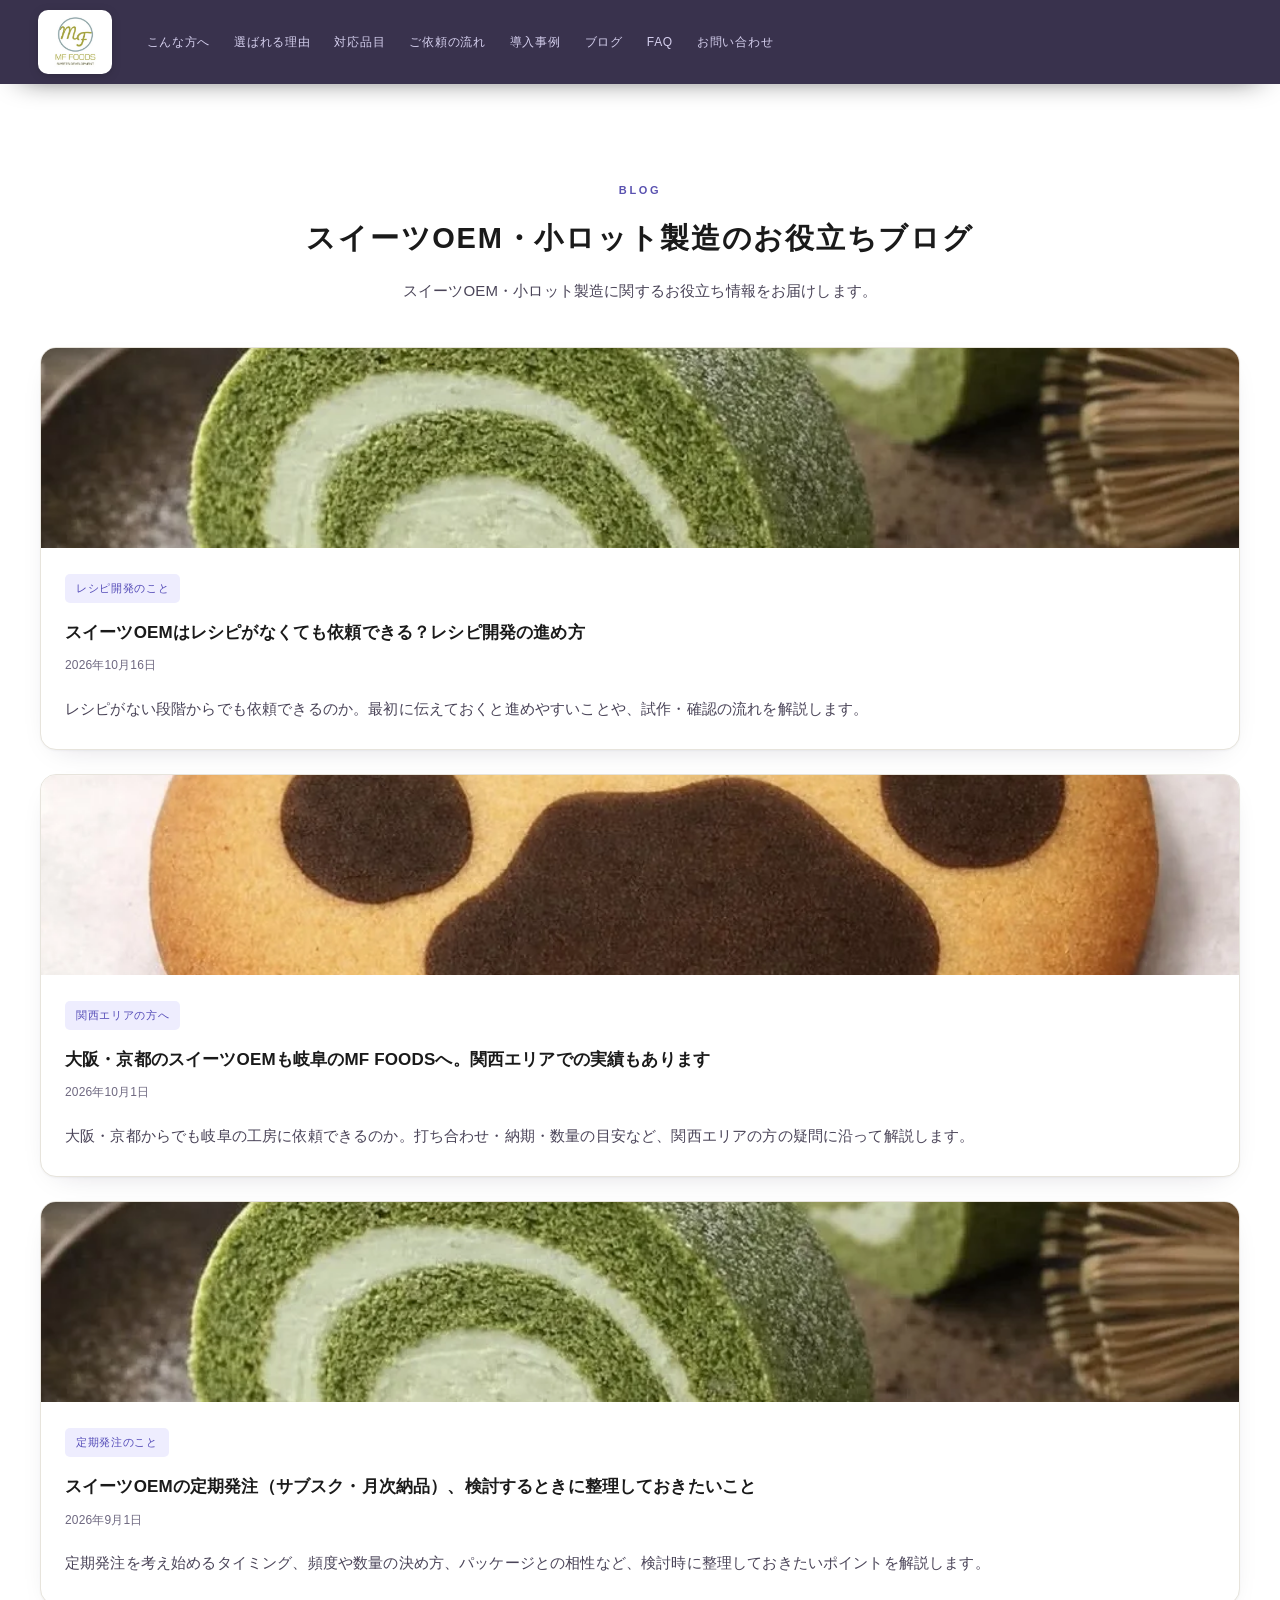
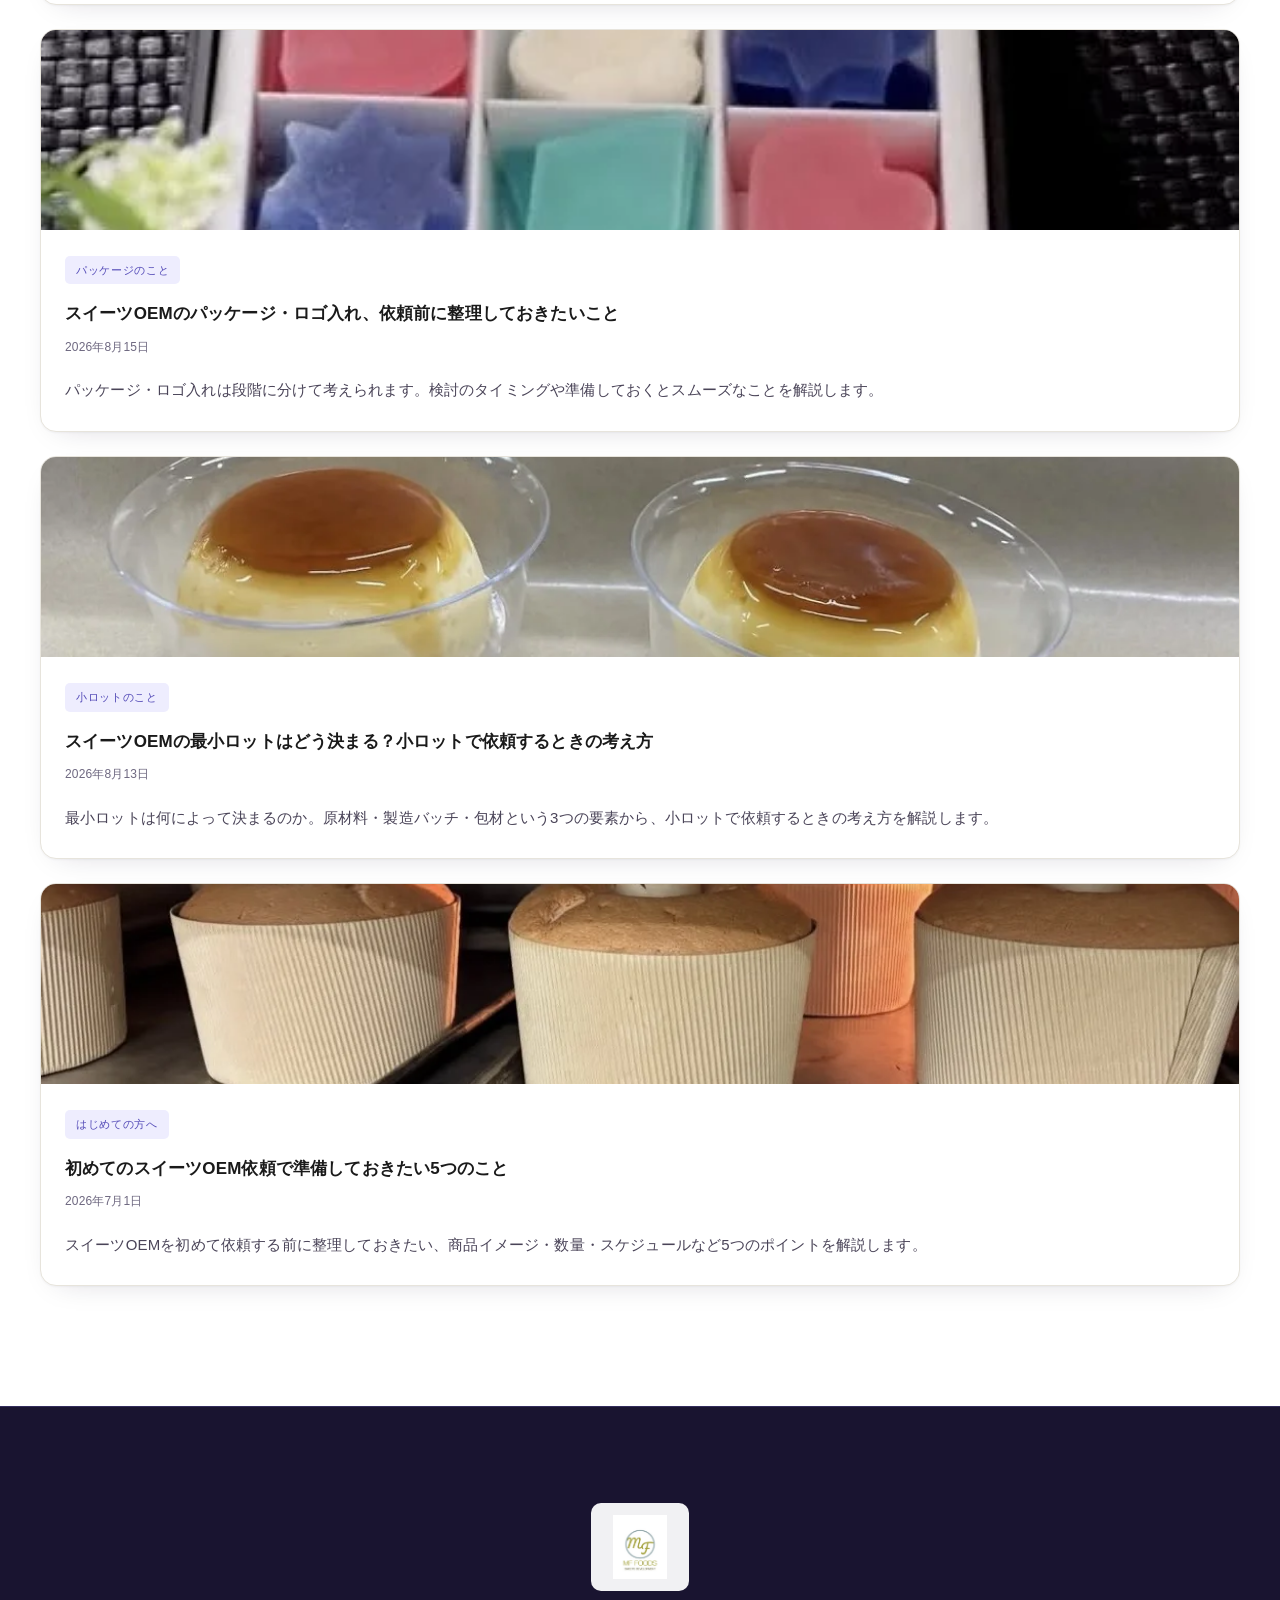
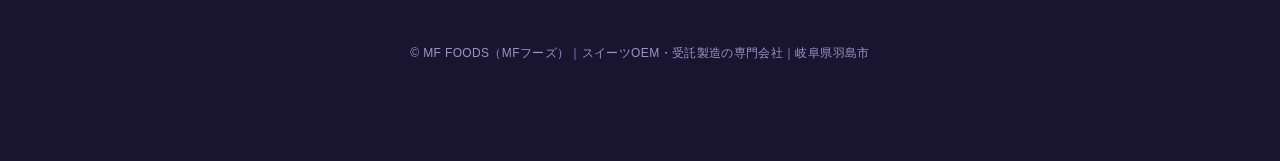
==== commit 666c7b03: "ブログ記事追加：スイーツOEMはレシピがなくても依頼できる？レシピ開発の進め方 Co-Authored-By: Claude Opus 5 <noreply@anthropic.com>" ====
--- a/blog/index.html
+++ b/blog/index.html
@@ -65,6 +65,16 @@
   <div class="section-heading"><span>BLOG</span><h1>スイーツOEM・小ロット製造のお役立ちブログ</h1><p>スイーツOEM・小ロット製造に関するお役立ち情報をお届けします。</p></div>
 
   <!-- ブログカード一覧（新しい記事はこの上に追加） -->
+  <a class="blog-card" href="recipe-development-guide.html">
+    <div class="blog-card-img"><img loading="lazy" decoding="async" src="../images/gallery-matcha-roll.webp" alt="レシピ開発から手がけたスイーツの一例"></div>
+    <div class="blog-card-body">
+      <span class="blog-card-cat">レシピ開発のこと</span>
+      <div class="blog-card-title">スイーツOEMはレシピがなくても依頼できる？レシピ開発の進め方</div>
+      <div class="blog-card-date">2026年10月16日</div>
+      <p class="blog-card-excerpt">レシピがない段階からでも依頼できるのか。最初に伝えておくと進めやすいことや、試作・確認の流れを解説します。</p>
+    </div>
+  </a>
+
   <a class="blog-card" href="kansai-osaka-kyoto-oem.html">
     <div class="blog-card-img"><img loading="lazy" decoding="async" src="../images/reason-lineup.webp" alt="MF FOODSで製造するスイーツの一例"></div>
     <div class="blog-card-body">
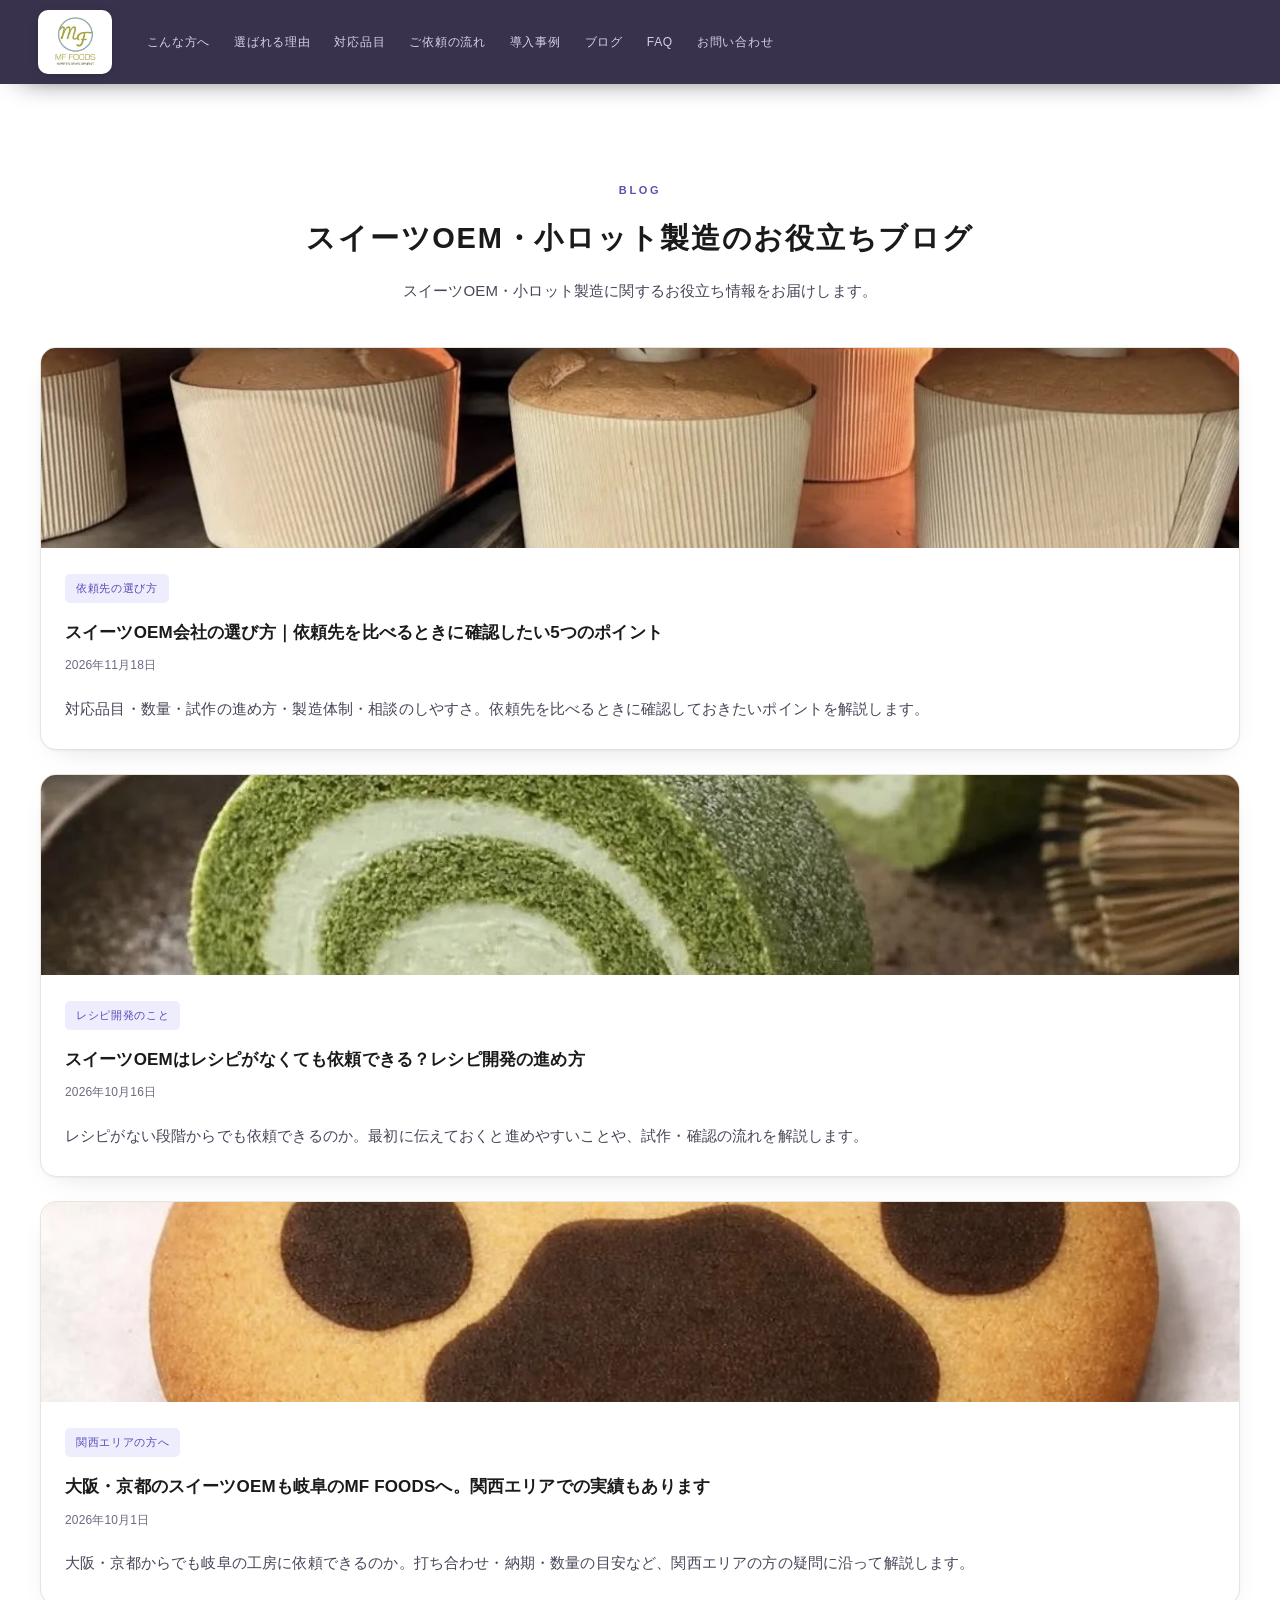
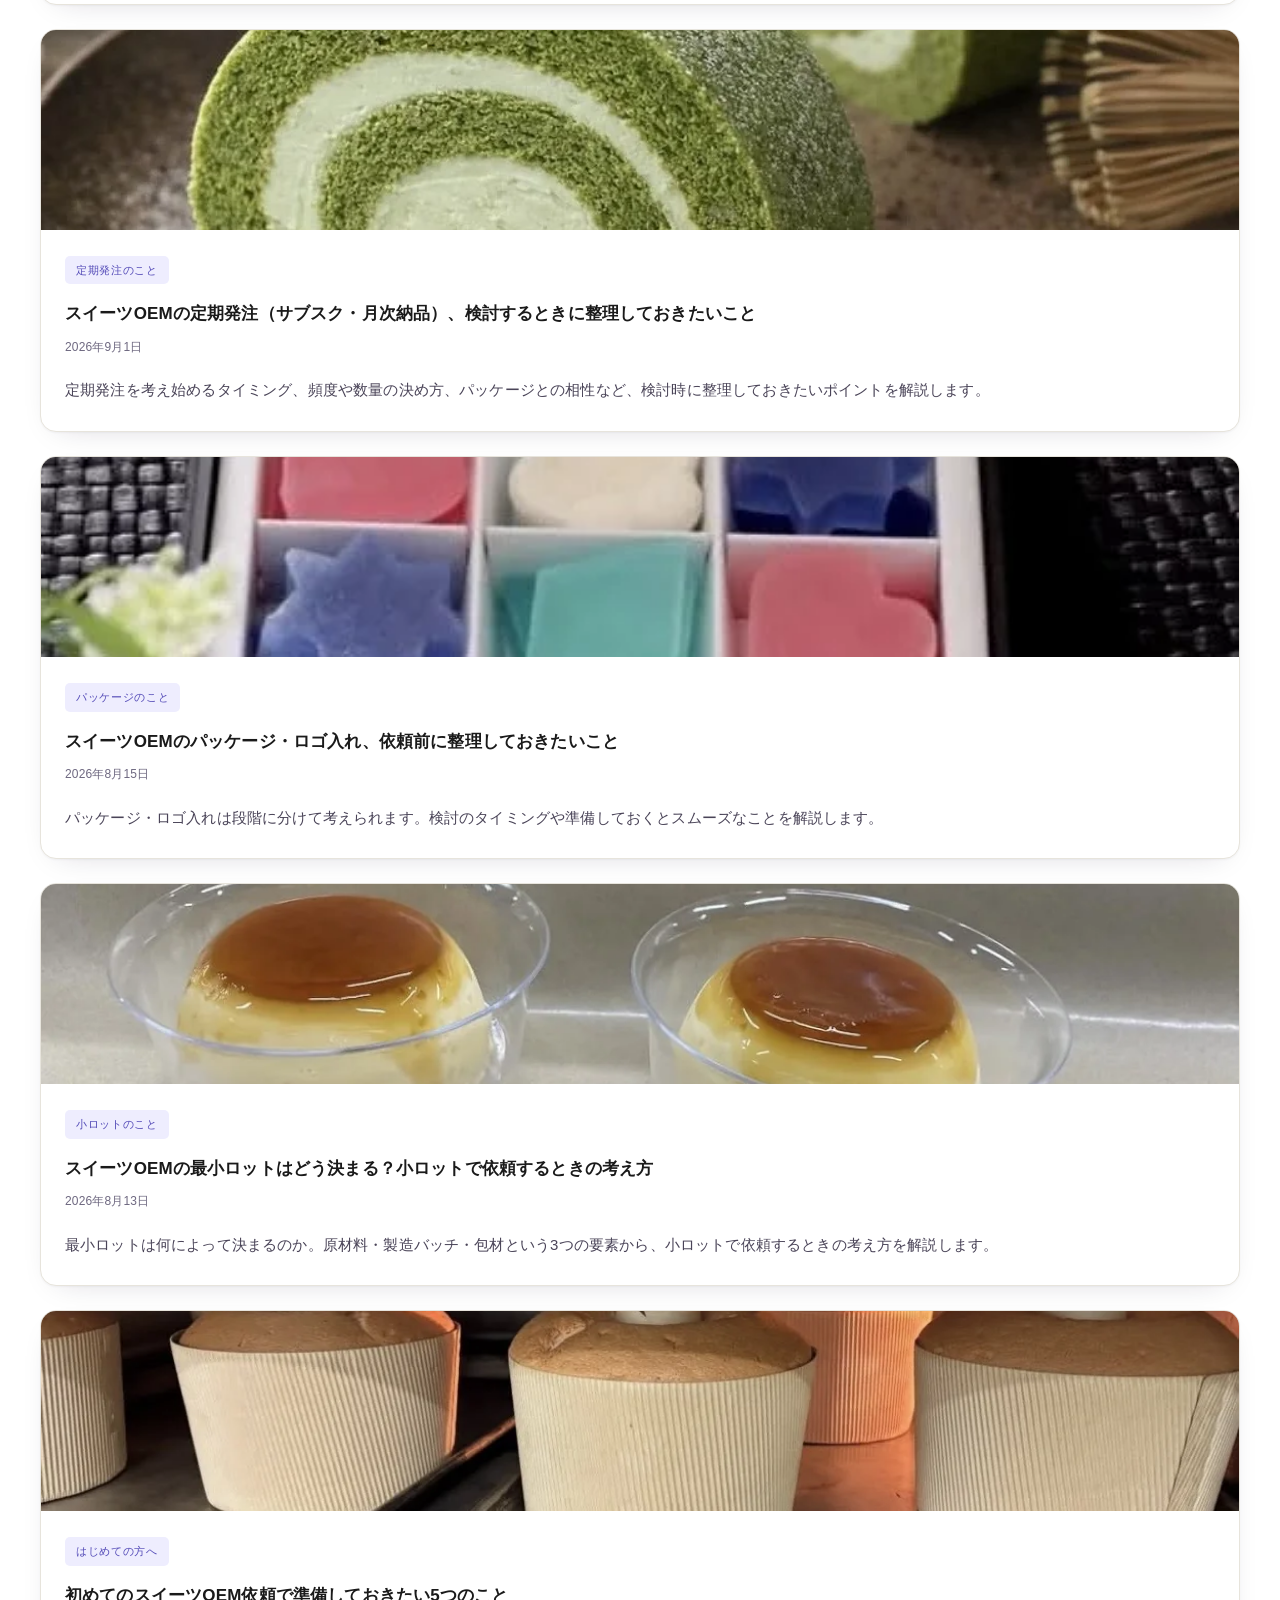
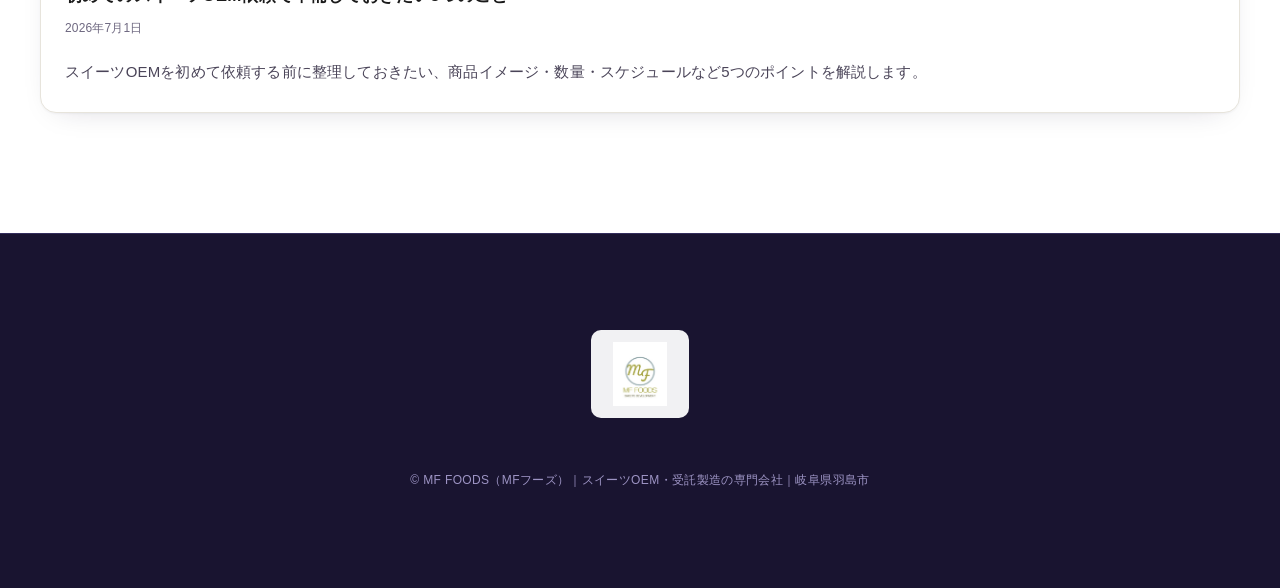
==== commit 9d378758: "ブログ記事追加：スイーツOEM会社の選び方｜依頼先を比べるときに確認したい5つのポイント Co-Authored-By: Claude Opus 5.5 <noreply@anthropic.com>" ====
--- a/blog/index.html
+++ b/blog/index.html
@@ -65,6 +65,16 @@
   <div class="section-heading"><span>BLOG</span><h1>スイーツOEM・小ロット製造のお役立ちブログ</h1><p>スイーツOEM・小ロット製造に関するお役立ち情報をお届けします。</p></div>
 
   <!-- ブログカード一覧（新しい記事はこの上に追加） -->
+  <a class="blog-card" href="choosing-oem-partner.html">
+    <div class="blog-card-img"><img loading="lazy" decoding="async" src="../images/flow-trial.webp" alt="スイーツOEMの試作工程のイメージ"></div>
+    <div class="blog-card-body">
+      <span class="blog-card-cat">依頼先の選び方</span>
+      <div class="blog-card-title">スイーツOEM会社の選び方｜依頼先を比べるときに確認したい5つのポイント</div>
+      <div class="blog-card-date">2026年11月18日</div>
+      <p class="blog-card-excerpt">対応品目・数量・試作の進め方・製造体制・相談のしやすさ。依頼先を比べるときに確認しておきたいポイントを解説します。</p>
+    </div>
+  </a>
+
   <a class="blog-card" href="recipe-development-guide.html">
     <div class="blog-card-img"><img loading="lazy" decoding="async" src="../images/gallery-matcha-roll.webp" alt="レシピ開発から手がけたスイーツの一例"></div>
     <div class="blog-card-body">
